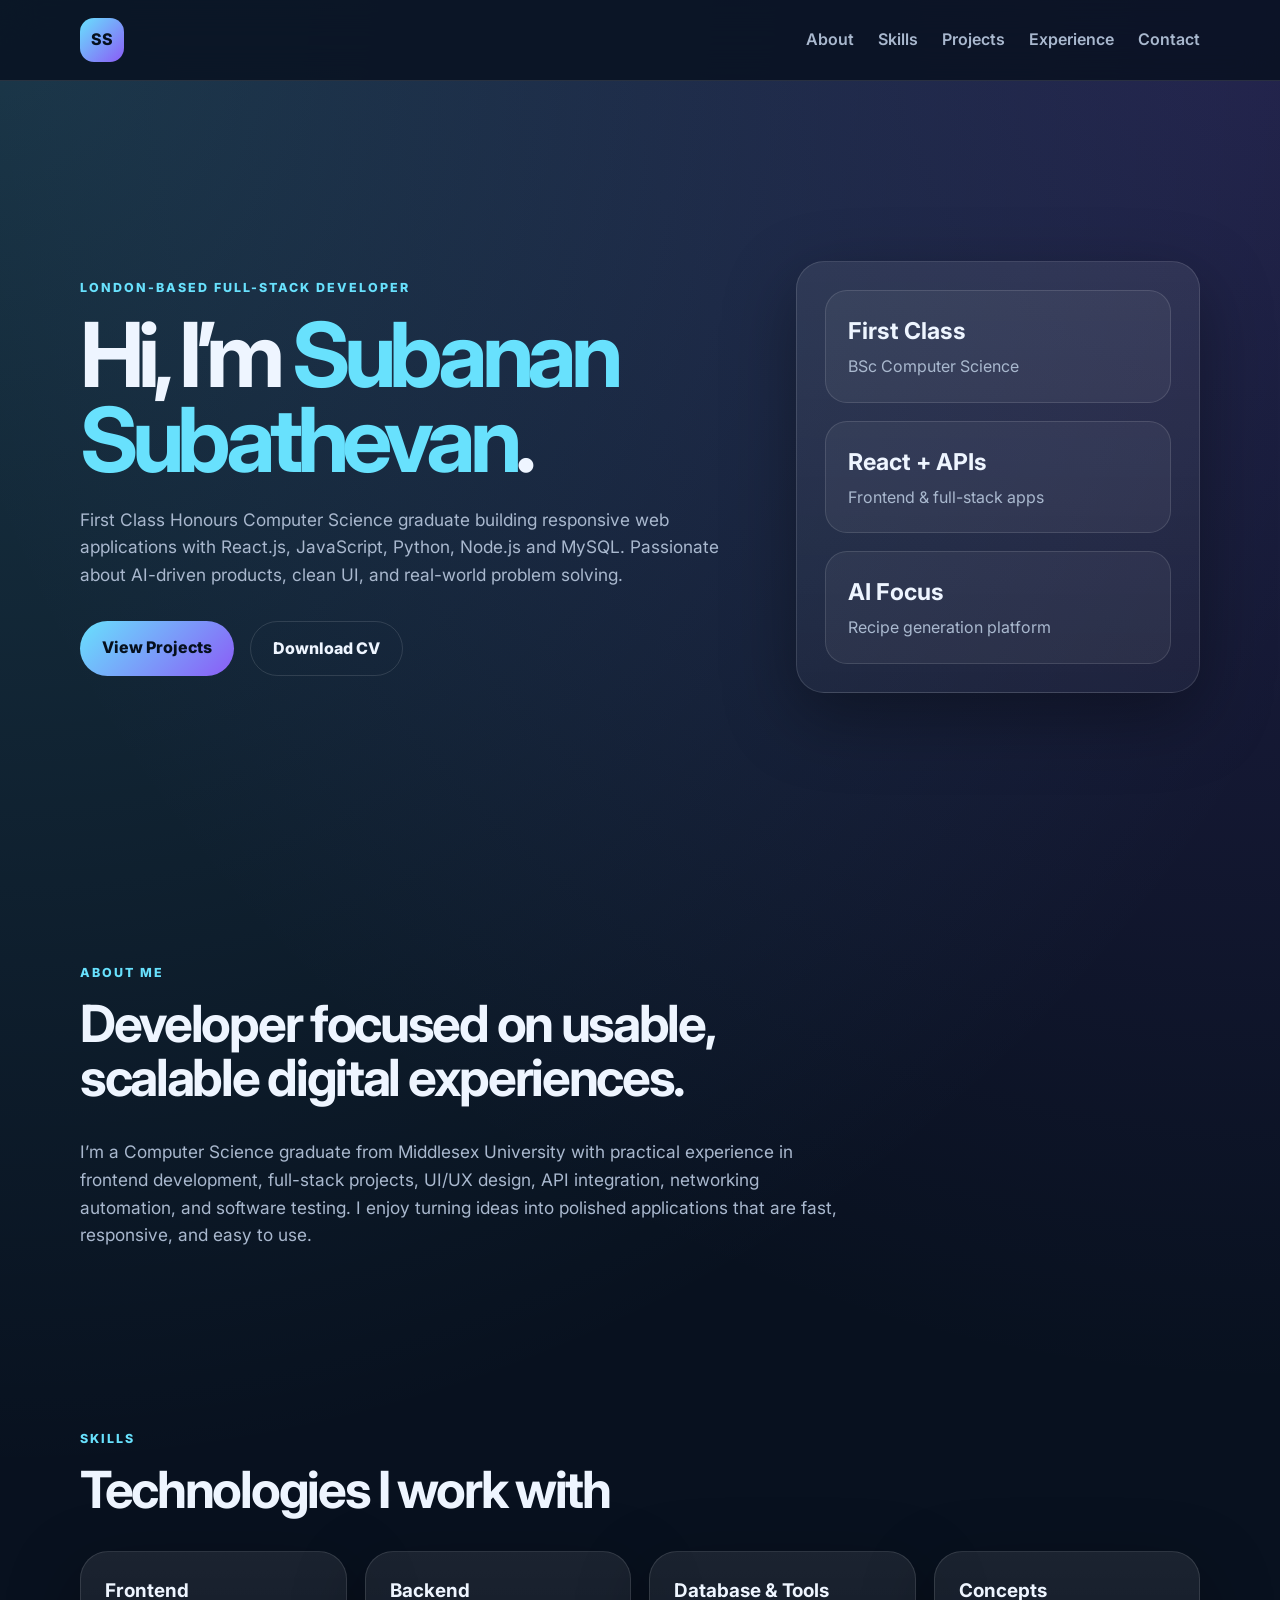
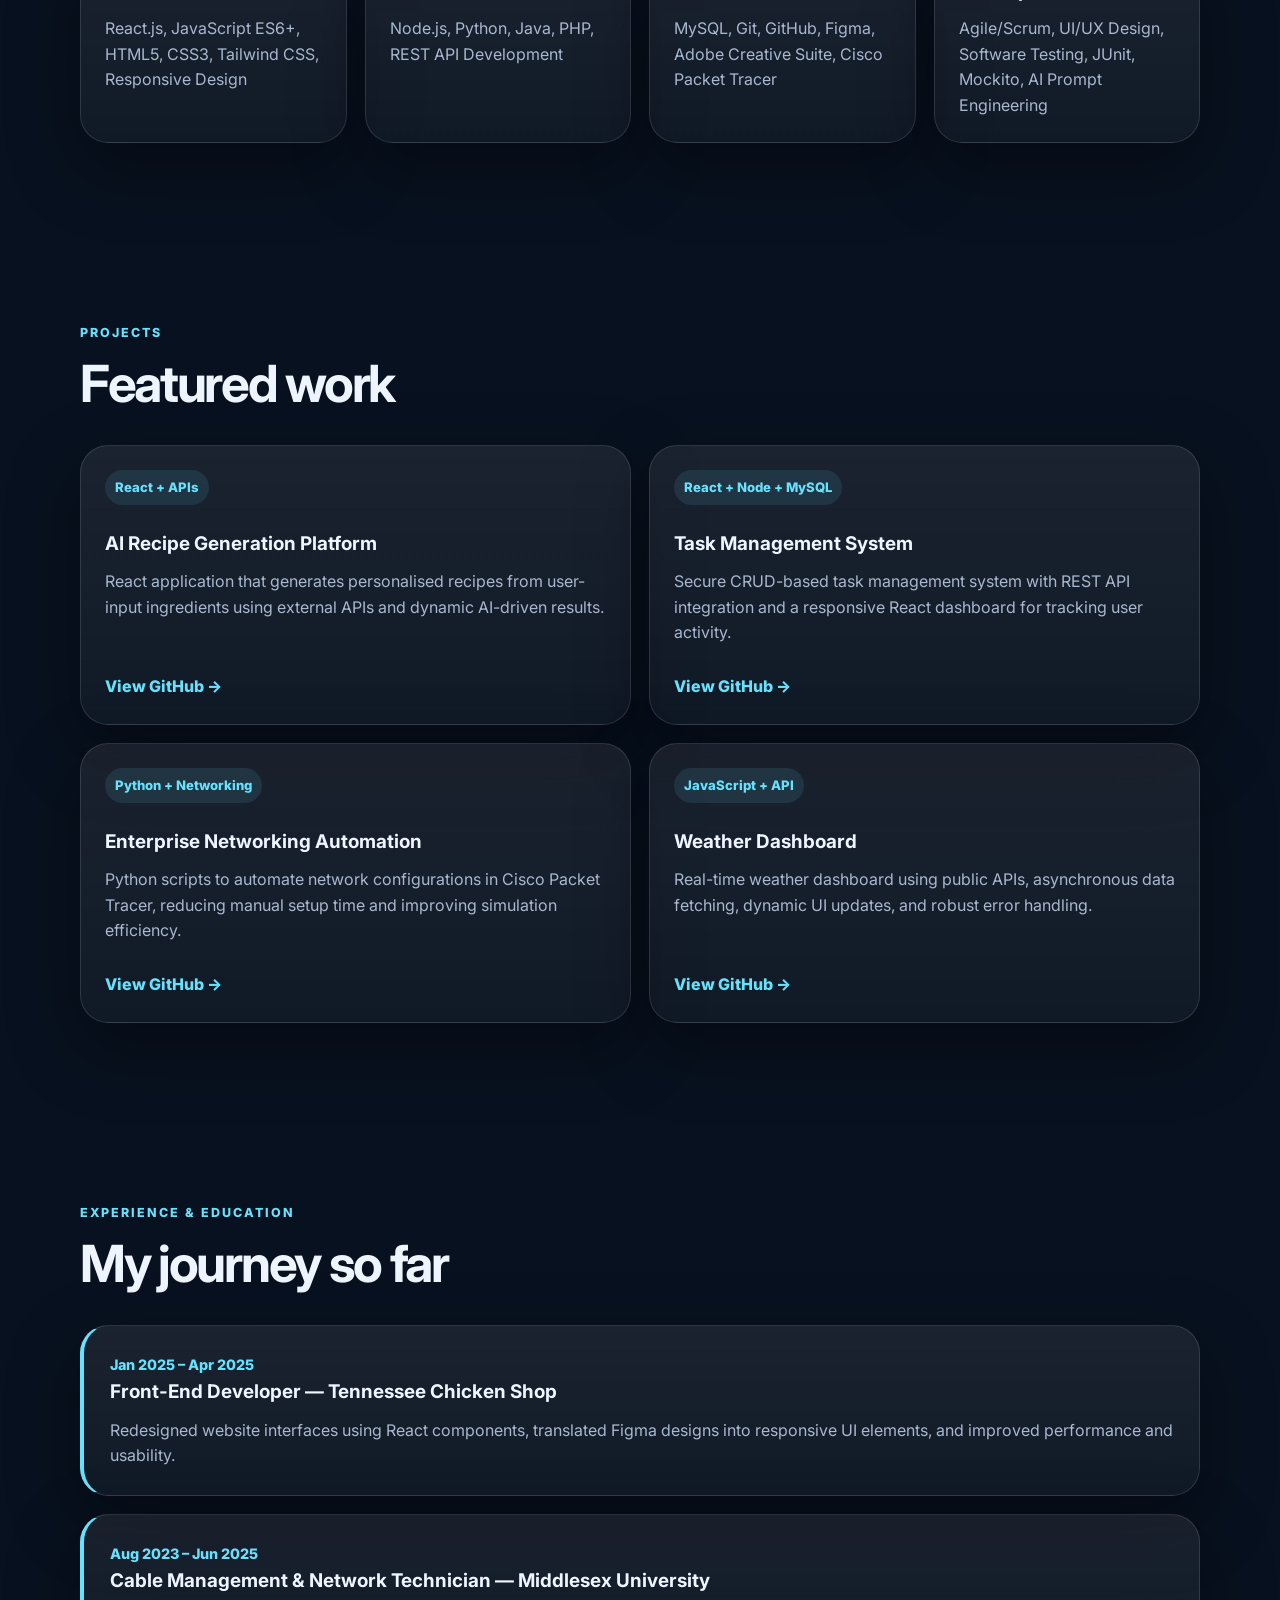
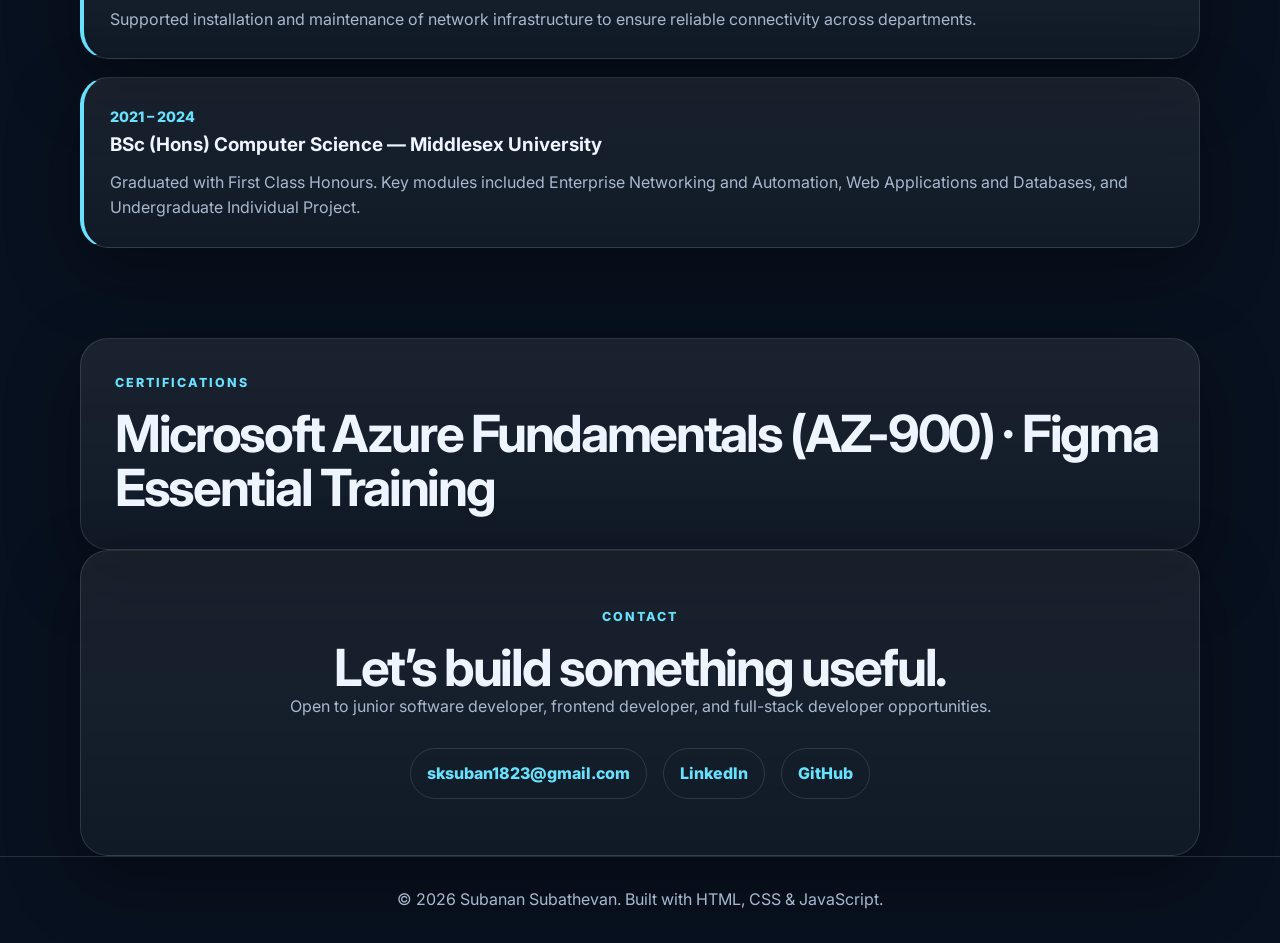
==== index.html @ f31b6dd9 "Add files via upload" ====
<!DOCTYPE html>
<html lang="en">
<head>
  <meta charset="UTF-8" />
  <meta name="viewport" content="width=device-width, initial-scale=1.0" />
  <meta name="description" content="Portfolio of Subanan Subathevan, a First Class Honours Computer Science graduate and full-stack developer based in London." />
  <title>Subanan Subathevan | Full-Stack Developer</title>
  <link rel="preconnect" href="https://fonts.googleapis.com">
  <link rel="preconnect" href="https://fonts.gstatic.com" crossorigin>
  <link href="https://fonts.googleapis.com/css2?family=Inter:wght@400;500;600;700;800&display=swap" rel="stylesheet">
  <link rel="stylesheet" href="styles.css" />
</head>
<body>
  <header class="site-header">
    <nav class="nav container">
      <a class="logo" href="#home">SS</a>
      <button class="nav-toggle" aria-label="Toggle navigation">☰</button>
      <ul class="nav-links">
        <li><a href="#about">About</a></li>
        <li><a href="#skills">Skills</a></li>
        <li><a href="#projects">Projects</a></li>
        <li><a href="#experience">Experience</a></li>
        <li><a href="#contact">Contact</a></li>
      </ul>
    </nav>
  </header>

  <main>
    <section id="home" class="hero container">
      <div class="hero-content">
        <p class="eyebrow">London-based Full-Stack Developer</p>
        <h1>Hi, I’m <span>Subanan Subathevan</span>.</h1>
        <p class="hero-text">First Class Honours Computer Science graduate building responsive web applications with React.js, JavaScript, Python, Node.js and MySQL. Passionate about AI-driven products, clean UI, and real-world problem solving.</p>
        <div class="hero-actions">
          <a href="#projects" class="btn primary">View Projects</a>
          <a href="Subanan_Subathevan_CV.pdf" class="btn secondary" download>Download CV</a>
        </div>
      </div>
      <div class="hero-card" aria-label="Profile highlights">
        <div class="metric"><strong>First Class</strong><span>BSc Computer Science</span></div>
        <div class="metric"><strong>React + APIs</strong><span>Frontend & full-stack apps</span></div>
        <div class="metric"><strong>AI Focus</strong><span>Recipe generation platform</span></div>
      </div>
    </section>

    <section id="about" class="section container">
      <div class="section-heading">
        <p class="eyebrow">About Me</p>
        <h2>Developer focused on usable, scalable digital experiences.</h2>
      </div>
      <p class="wide-text">I’m a Computer Science graduate from Middlesex University with practical experience in frontend development, full-stack projects, UI/UX design, API integration, networking automation, and software testing. I enjoy turning ideas into polished applications that are fast, responsive, and easy to use.</p>
    </section>

    <section id="skills" class="section container">
      <div class="section-heading">
        <p class="eyebrow">Skills</p>
        <h2>Technologies I work with</h2>
      </div>
      <div class="skills-grid">
        <article><h3>Frontend</h3><p>React.js, JavaScript ES6+, HTML5, CSS3, Tailwind CSS, Responsive Design</p></article>
        <article><h3>Backend</h3><p>Node.js, Python, Java, PHP, REST API Development</p></article>
        <article><h3>Database & Tools</h3><p>MySQL, Git, GitHub, Figma, Adobe Creative Suite, Cisco Packet Tracer</p></article>
        <article><h3>Concepts</h3><p>Agile/Scrum, UI/UX Design, Software Testing, JUnit, Mockito, AI Prompt Engineering</p></article>
      </div>
    </section>

    <section id="projects" class="section container">
      <div class="section-heading">
        <p class="eyebrow">Projects</p>
        <h2>Featured work</h2>
      </div>
      <div class="project-grid">
        <article class="project-card">
          <div class="project-top"><span>React + APIs</span></div>
          <h3>AI Recipe Generation Platform</h3>
          <p>React application that generates personalised recipes from user-input ingredients using external APIs and dynamic AI-driven results.</p>
          <a href="https://github.com/subanan18" target="_blank" rel="noopener">View GitHub →</a>
        </article>
        <article class="project-card">
          <div class="project-top"><span>React + Node + MySQL</span></div>
          <h3>Task Management System</h3>
          <p>Secure CRUD-based task management system with REST API integration and a responsive React dashboard for tracking user activity.</p>
          <a href="https://github.com/subanan18" target="_blank" rel="noopener">View GitHub →</a>
        </article>
        <article class="project-card">
          <div class="project-top"><span>Python + Networking</span></div>
          <h3>Enterprise Networking Automation</h3>
          <p>Python scripts to automate network configurations in Cisco Packet Tracer, reducing manual setup time and improving simulation efficiency.</p>
          <a href="https://github.com/subanan18" target="_blank" rel="noopener">View GitHub →</a>
        </article>
        <article class="project-card">
          <div class="project-top"><span>JavaScript + API</span></div>
          <h3>Weather Dashboard</h3>
          <p>Real-time weather dashboard using public APIs, asynchronous data fetching, dynamic UI updates, and robust error handling.</p>
          <a href="https://github.com/subanan18" target="_blank" rel="noopener">View GitHub →</a>
        </article>
      </div>
    </section>

    <section id="experience" class="section container">
      <div class="section-heading">
        <p class="eyebrow">Experience & Education</p>
        <h2>My journey so far</h2>
      </div>
      <div class="timeline">
        <article>
          <span>Jan 2025 – Apr 2025</span>
          <h3>Front-End Developer — Tennessee Chicken Shop</h3>
          <p>Redesigned website interfaces using React components, translated Figma designs into responsive UI elements, and improved performance and usability.</p>
        </article>
        <article>
          <span>Aug 2023 – Jun 2025</span>
          <h3>Cable Management & Network Technician — Middlesex University</h3>
          <p>Supported installation and maintenance of network infrastructure to ensure reliable connectivity across departments.</p>
        </article>
        <article>
          <span>2021 – 2024</span>
          <h3>BSc (Hons) Computer Science — Middlesex University</h3>
          <p>Graduated with First Class Honours. Key modules included Enterprise Networking and Automation, Web Applications and Databases, and Undergraduate Individual Project.</p>
        </article>
      </div>
    </section>

    <section class="section container certifications">
      <div>
        <p class="eyebrow">Certifications</p>
        <h2>Microsoft Azure Fundamentals (AZ-900) · Figma Essential Training</h2>
      </div>
    </section>

    <section id="contact" class="section container contact-card">
      <p class="eyebrow">Contact</p>
      <h2>Let’s build something useful.</h2>
      <p>Open to junior software developer, frontend developer, and full-stack developer opportunities.</p>
      <div class="contact-links">
        <a href="mailto:sksuban1823@gmail.com">sksuban1823@gmail.com</a>
        <a href="https://linkedin.com/in/subanan-subathevan-908" target="_blank" rel="noopener">LinkedIn</a>
        <a href="https://github.com/subanan18" target="_blank" rel="noopener">GitHub</a>
      </div>
    </section>
  </main>

  <footer class="footer">
    <p>© <span id="year"></span> Subanan Subathevan. Built with HTML, CSS & JavaScript.</p>
  </footer>

  <script src="script.js"></script>
</body>
</html>
---- styles.css ----
:root {
  --bg: #08111f;
  --panel: #0f1b2d;
  --text: #eef5ff;
  --muted: #a9b8ce;
  --accent: #68e1fd;
  --accent-2: #8b5cf6;
  --line: rgba(255, 255, 255, 0.12);
  --shadow: 0 24px 70px rgba(0, 0, 0, 0.35);
}

* { box-sizing: border-box; margin: 0; padding: 0; }
html { scroll-behavior: smooth; }
body {
  font-family: Inter, system-ui, -apple-system, BlinkMacSystemFont, "Segoe UI", sans-serif;
  color: var(--text);
  background: radial-gradient(circle at top left, rgba(104, 225, 253, 0.18), transparent 34%),
              radial-gradient(circle at top right, rgba(139, 92, 246, 0.2), transparent 32%),
              var(--bg);
  line-height: 1.6;
}

a { color: inherit; text-decoration: none; }
.container { width: min(1120px, 92%); margin: 0 auto; }

.site-header {
  position: sticky;
  top: 0;
  z-index: 10;
  backdrop-filter: blur(18px);
  background: rgba(8, 17, 31, 0.82);
  border-bottom: 1px solid var(--line);
}
.nav { display: flex; align-items: center; justify-content: space-between; padding: 18px 0; }
.logo {
  display: grid; place-items: center;
  width: 44px; height: 44px;
  border-radius: 14px;
  background: linear-gradient(135deg, var(--accent), var(--accent-2));
  color: #06101d;
  font-weight: 800;
}
.nav-links { display: flex; gap: 24px; list-style: none; color: var(--muted); font-weight: 600; }
.nav-links a:hover { color: var(--accent); }
.nav-toggle { display: none; background: none; border: 0; color: var(--text); font-size: 28px; }

.hero { min-height: 88vh; display: grid; grid-template-columns: 1.25fr 0.75fr; gap: 42px; align-items: center; }
.eyebrow { color: var(--accent); text-transform: uppercase; letter-spacing: 0.16em; font-size: 0.78rem; font-weight: 800; margin-bottom: 14px; }
h1 { font-size: clamp(3rem, 7vw, 6.4rem); line-height: 0.95; letter-spacing: -0.07em; margin-bottom: 24px; }
h1 span, h2 span { color: var(--accent); }
.hero-text, .wide-text { color: var(--muted); font-size: 1.08rem; max-width: 760px; }
.hero-actions { margin-top: 32px; display: flex; gap: 16px; flex-wrap: wrap; }
.btn { padding: 14px 22px; border-radius: 999px; font-weight: 800; border: 1px solid var(--line); transition: transform 0.2s ease, border 0.2s ease; }
.btn:hover { transform: translateY(-3px); }
.btn.primary { background: linear-gradient(135deg, var(--accent), var(--accent-2)); color: #06101d; border: none; }
.btn.secondary { color: var(--text); }

.hero-card, .skills-grid article, .project-card, .timeline article, .contact-card, .certifications {
  background: linear-gradient(180deg, rgba(255,255,255,0.08), rgba(255,255,255,0.035));
  border: 1px solid var(--line);
  box-shadow: var(--shadow);
  border-radius: 28px;
}
.hero-card { padding: 28px; display: grid; gap: 18px; }
.metric { padding: 22px; border-radius: 22px; background: rgba(255,255,255,0.05); border: 1px solid var(--line); }
.metric strong { display: block; font-size: 1.45rem; margin-bottom: 4px; }
.metric span { color: var(--muted); }

.section { padding: 90px 0; }
.section-heading { max-width: 750px; margin-bottom: 34px; }
h2 { font-size: clamp(2rem, 4vw, 3.6rem); line-height: 1.05; letter-spacing: -0.045em; }
.skills-grid, .project-grid { display: grid; grid-template-columns: repeat(4, 1fr); gap: 18px; }
.skills-grid article, .project-card { padding: 24px; }
h3 { font-size: 1.18rem; margin-bottom: 10px; }
p { color: var(--muted); }
.project-grid { grid-template-columns: repeat(2, 1fr); }
.project-card { min-height: 280px; display: flex; flex-direction: column; }
.project-top span { display: inline-flex; color: var(--accent); background: rgba(104,225,253,0.1); padding: 7px 10px; border-radius: 999px; font-size: 0.82rem; font-weight: 800; margin-bottom: 24px; }
.project-card a { color: var(--accent); font-weight: 800; margin-top: auto; padding-top: 22px; }

.timeline { display: grid; gap: 18px; }
.timeline article { padding: 26px; border-left: 4px solid var(--accent); }
.timeline span { color: var(--accent); font-weight: 800; font-size: 0.9rem; }
.certifications { padding: 34px; }
.contact-card { text-align: center; padding: 56px 24px; }
.contact-links { display: flex; justify-content: center; gap: 16px; flex-wrap: wrap; margin-top: 28px; }
.contact-links a { color: var(--accent); font-weight: 800; border: 1px solid var(--line); padding: 12px 16px; border-radius: 999px; }
.footer { text-align: center; padding: 30px; border-top: 1px solid var(--line); }

@media (max-width: 850px) {
  .nav-toggle { display: block; }
  .nav-links { display: none; position: absolute; top: 80px; left: 4%; right: 4%; padding: 20px; border-radius: 20px; background: var(--panel); flex-direction: column; border: 1px solid var(--line); }
  .nav-links.active { display: flex; }
  .hero { grid-template-columns: 1fr; padding: 72px 0; }
  .skills-grid, .project-grid { grid-template-columns: 1fr; }
}
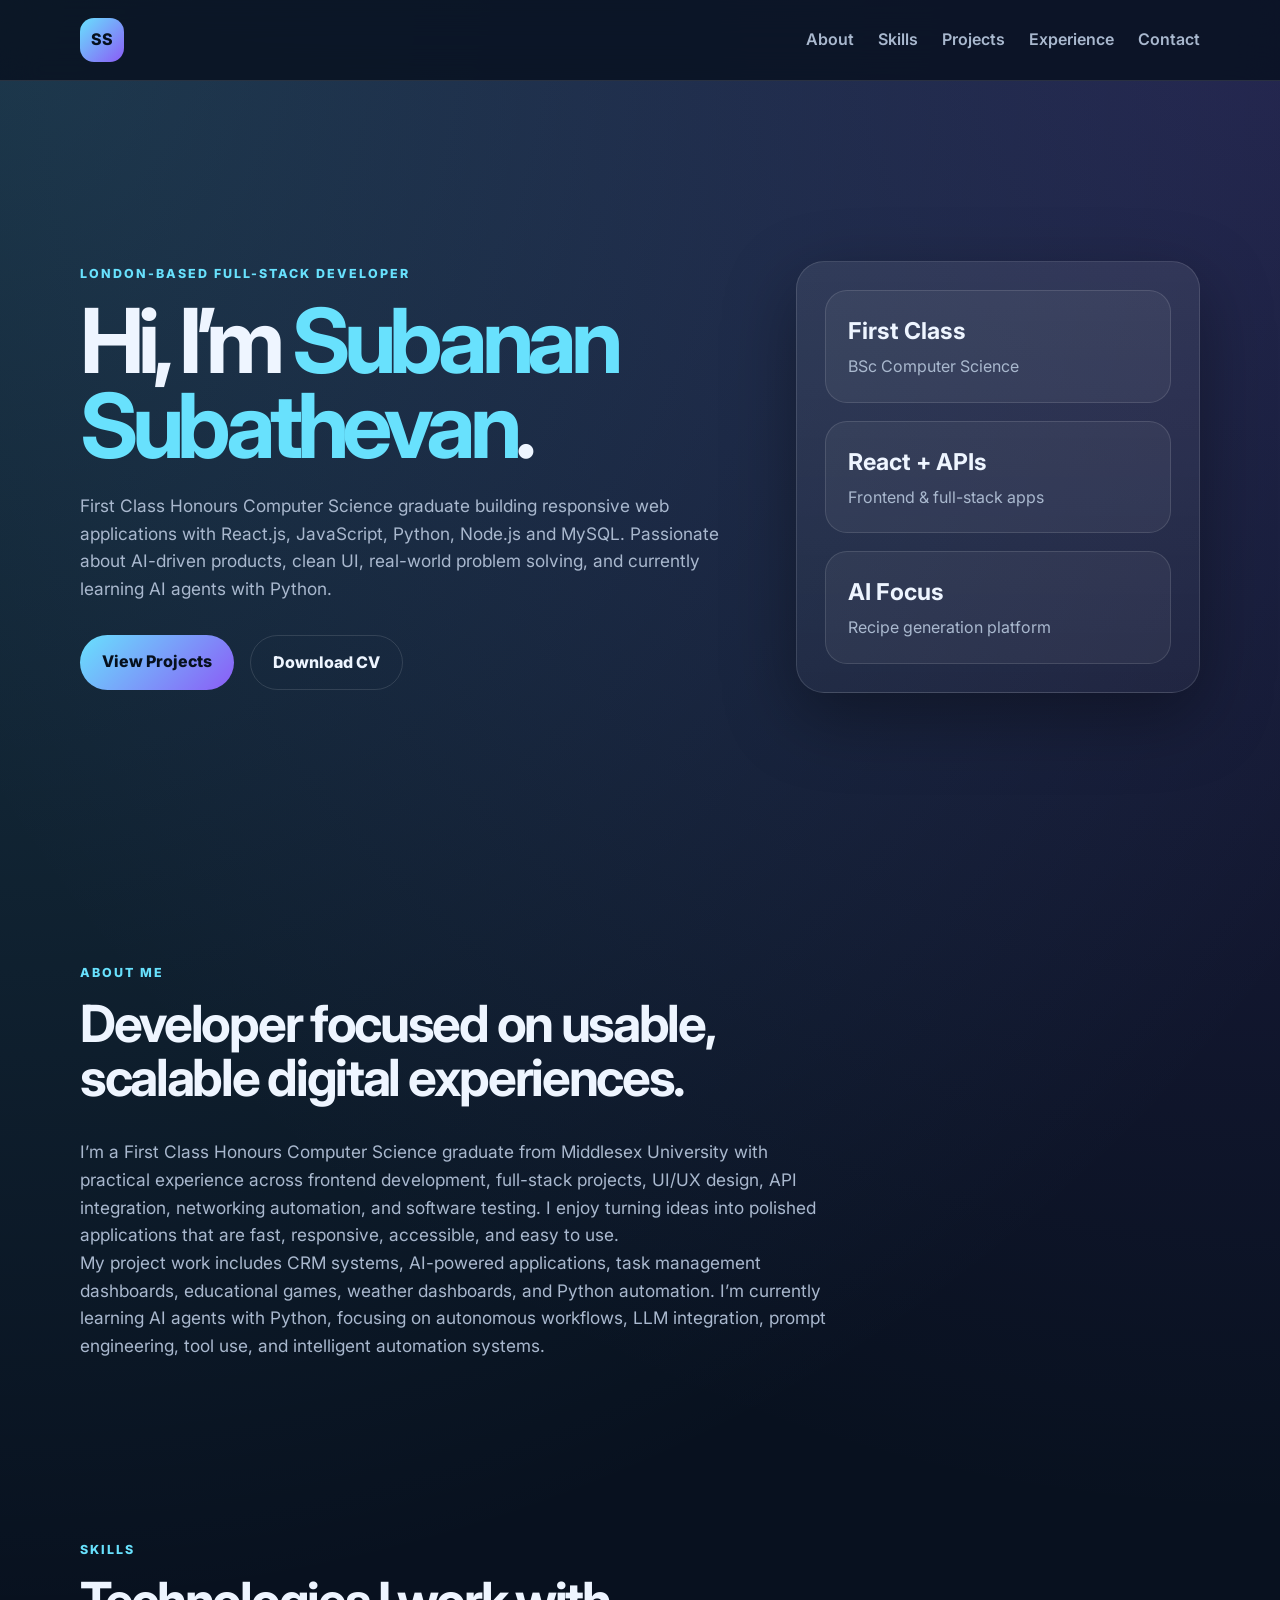
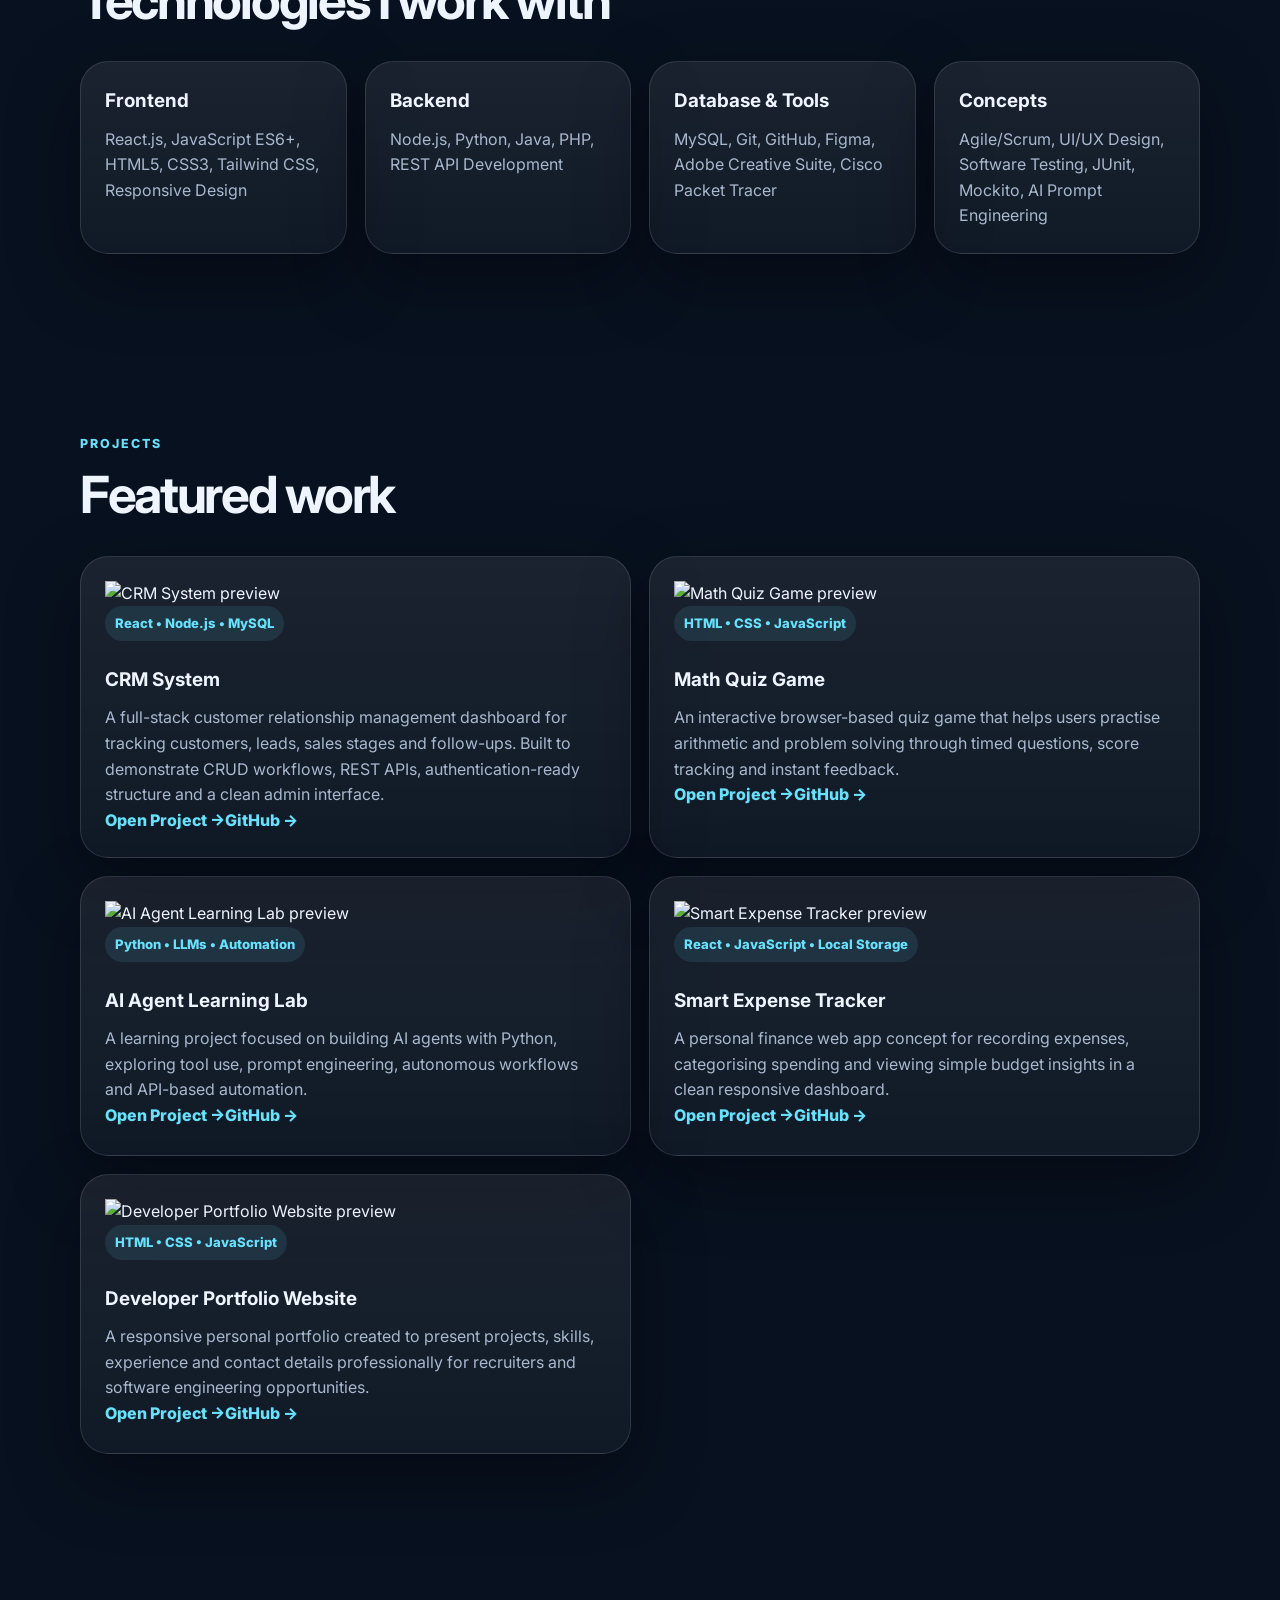
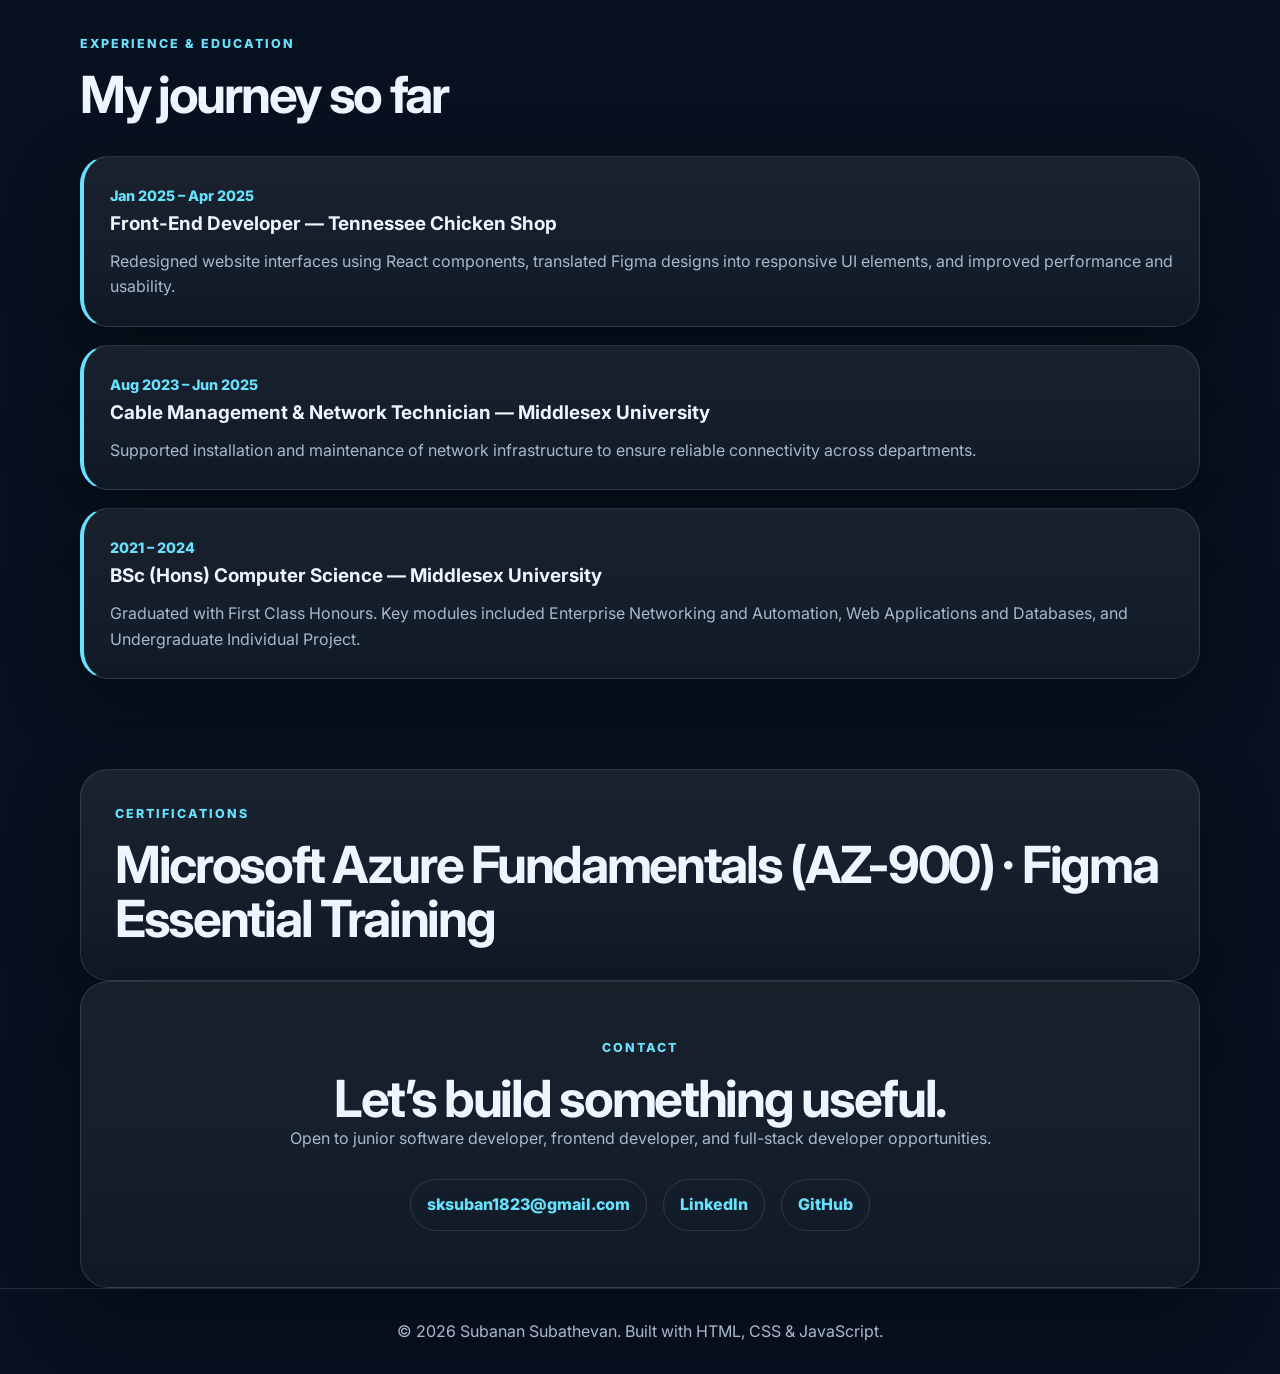
==== commit 6358f853: "Update index.html" ====
--- a/index.html
+++ b/index.html
@@ -30,7 +30,7 @@
       <div class="hero-content">
         <p class="eyebrow">London-based Full-Stack Developer</p>
         <h1>Hi, I’m <span>Subanan Subathevan</span>.</h1>
-        <p class="hero-text">First Class Honours Computer Science graduate building responsive web applications with React.js, JavaScript, Python, Node.js and MySQL. Passionate about AI-driven products, clean UI, and real-world problem solving.</p>
+        <p class="hero-text">First Class Honours Computer Science graduate building responsive web applications with React.js, JavaScript, Python, Node.js and MySQL. Passionate about AI-driven products, clean UI, real-world problem solving, and currently learning AI agents with Python.</p>
         <div class="hero-actions">
           <a href="#projects" class="btn primary">View Projects</a>
           <a href="Subanan_Subathevan_CV.pdf" class="btn secondary" download>Download CV</a>
@@ -48,7 +48,7 @@
         <p class="eyebrow">About Me</p>
         <h2>Developer focused on usable, scalable digital experiences.</h2>
       </div>
-      <p class="wide-text">I’m a Computer Science graduate from Middlesex University with practical experience in frontend development, full-stack projects, UI/UX design, API integration, networking automation, and software testing. I enjoy turning ideas into polished applications that are fast, responsive, and easy to use.</p>
+      <p class="wide-text">I’m a First Class Honours Computer Science graduate from Middlesex University with practical experience across frontend development, full-stack projects, UI/UX design, API integration, networking automation, and software testing. I enjoy turning ideas into polished applications that are fast, responsive, accessible, and easy to use.</p><p class="wide-text">My project work includes CRM systems, AI-powered applications, task management dashboards, educational games, weather dashboards, and Python automation. I’m currently learning AI agents with Python, focusing on autonomous workflows, LLM integration, prompt engineering, tool use, and intelligent automation systems.</p>
     </section>
 
     <section id="skills" class="section container">
@@ -71,28 +71,39 @@
       </div>
       <div class="project-grid">
         <article class="project-card">
-          <div class="project-top"><span>React + APIs</span></div>
-          <h3>AI Recipe Generation Platform</h3>
-          <p>React application that generates personalised recipes from user-input ingredients using external APIs and dynamic AI-driven results.</p>
-          <a href="https://github.com/subanan18" target="_blank" rel="noopener">View GitHub →</a>
+          <img class="project-image" src="images/crm.svg" alt="CRM System preview">
+          <div class="project-top"><span>React • Node.js • MySQL</span></div>
+          <h3>CRM System</h3>
+          <p>A full-stack customer relationship management dashboard for tracking customers, leads, sales stages and follow-ups. Built to demonstrate CRUD workflows, REST APIs, authentication-ready structure and a clean admin interface.</p>
+          <div class="project-links"><a href="projects/crm-system.html">Open Project →</a><a href="https://github.com/subanan18" target="_blank" rel="noopener">GitHub →</a></div>
         </article>
         <article class="project-card">
-          <div class="project-top"><span>React + Node + MySQL</span></div>
-          <h3>Task Management System</h3>
-          <p>Secure CRUD-based task management system with REST API integration and a responsive React dashboard for tracking user activity.</p>
-          <a href="https://github.com/subanan18" target="_blank" rel="noopener">View GitHub →</a>
+          <img class="project-image" src="images/mathquiz.svg" alt="Math Quiz Game preview">
+          <div class="project-top"><span>HTML • CSS • JavaScript</span></div>
+          <h3>Math Quiz Game</h3>
+          <p>An interactive browser-based quiz game that helps users practise arithmetic and problem solving through timed questions, score tracking and instant feedback.</p>
+          <div class="project-links"><a href="projects/math-quiz-game.html">Open Project →</a><a href="https://github.com/subanan18" target="_blank" rel="noopener">GitHub →</a></div>
         </article>
         <article class="project-card">
-          <div class="project-top"><span>Python + Networking</span></div>
-          <h3>Enterprise Networking Automation</h3>
-          <p>Python scripts to automate network configurations in Cisco Packet Tracer, reducing manual setup time and improving simulation efficiency.</p>
-          <a href="https://github.com/subanan18" target="_blank" rel="noopener">View GitHub →</a>
+          <img class="project-image" src="images/aiagent.svg" alt="AI Agent Learning Lab preview">
+          <div class="project-top"><span>Python • LLMs • Automation</span></div>
+          <h3>AI Agent Learning Lab</h3>
+          <p>A learning project focused on building AI agents with Python, exploring tool use, prompt engineering, autonomous workflows and API-based automation.</p>
+          <div class="project-links"><a href="projects/ai-agent-learning-lab.html">Open Project →</a><a href="https://github.com/subanan18" target="_blank" rel="noopener">GitHub →</a></div>
         </article>
         <article class="project-card">
-          <div class="project-top"><span>JavaScript + API</span></div>
-          <h3>Weather Dashboard</h3>
-          <p>Real-time weather dashboard using public APIs, asynchronous data fetching, dynamic UI updates, and robust error handling.</p>
-          <a href="https://github.com/subanan18" target="_blank" rel="noopener">View GitHub →</a>
+          <img class="project-image" src="images/expense.svg" alt="Smart Expense Tracker preview">
+          <div class="project-top"><span>React • JavaScript • Local Storage</span></div>
+          <h3>Smart Expense Tracker</h3>
+          <p>A personal finance web app concept for recording expenses, categorising spending and viewing simple budget insights in a clean responsive dashboard.</p>
+          <div class="project-links"><a href="projects/expense-tracker.html">Open Project →</a><a href="https://github.com/subanan18" target="_blank" rel="noopener">GitHub →</a></div>
+        </article>
+        <article class="project-card">
+          <img class="project-image" src="images/portfolio.svg" alt="Developer Portfolio Website preview">
+          <div class="project-top"><span>HTML • CSS • JavaScript</span></div>
+          <h3>Developer Portfolio Website</h3>
+          <p>A responsive personal portfolio created to present projects, skills, experience and contact details professionally for recruiters and software engineering opportunities.</p>
+          <div class="project-links"><a href="projects/portfolio-website.html">Open Project →</a><a href="https://github.com/subanan18" target="_blank" rel="noopener">GitHub →</a></div>
         </article>
       </div>
     </section>
@@ -147,3 +158,4 @@
   <script src="script.js"></script>
 </body>
 </html>
+
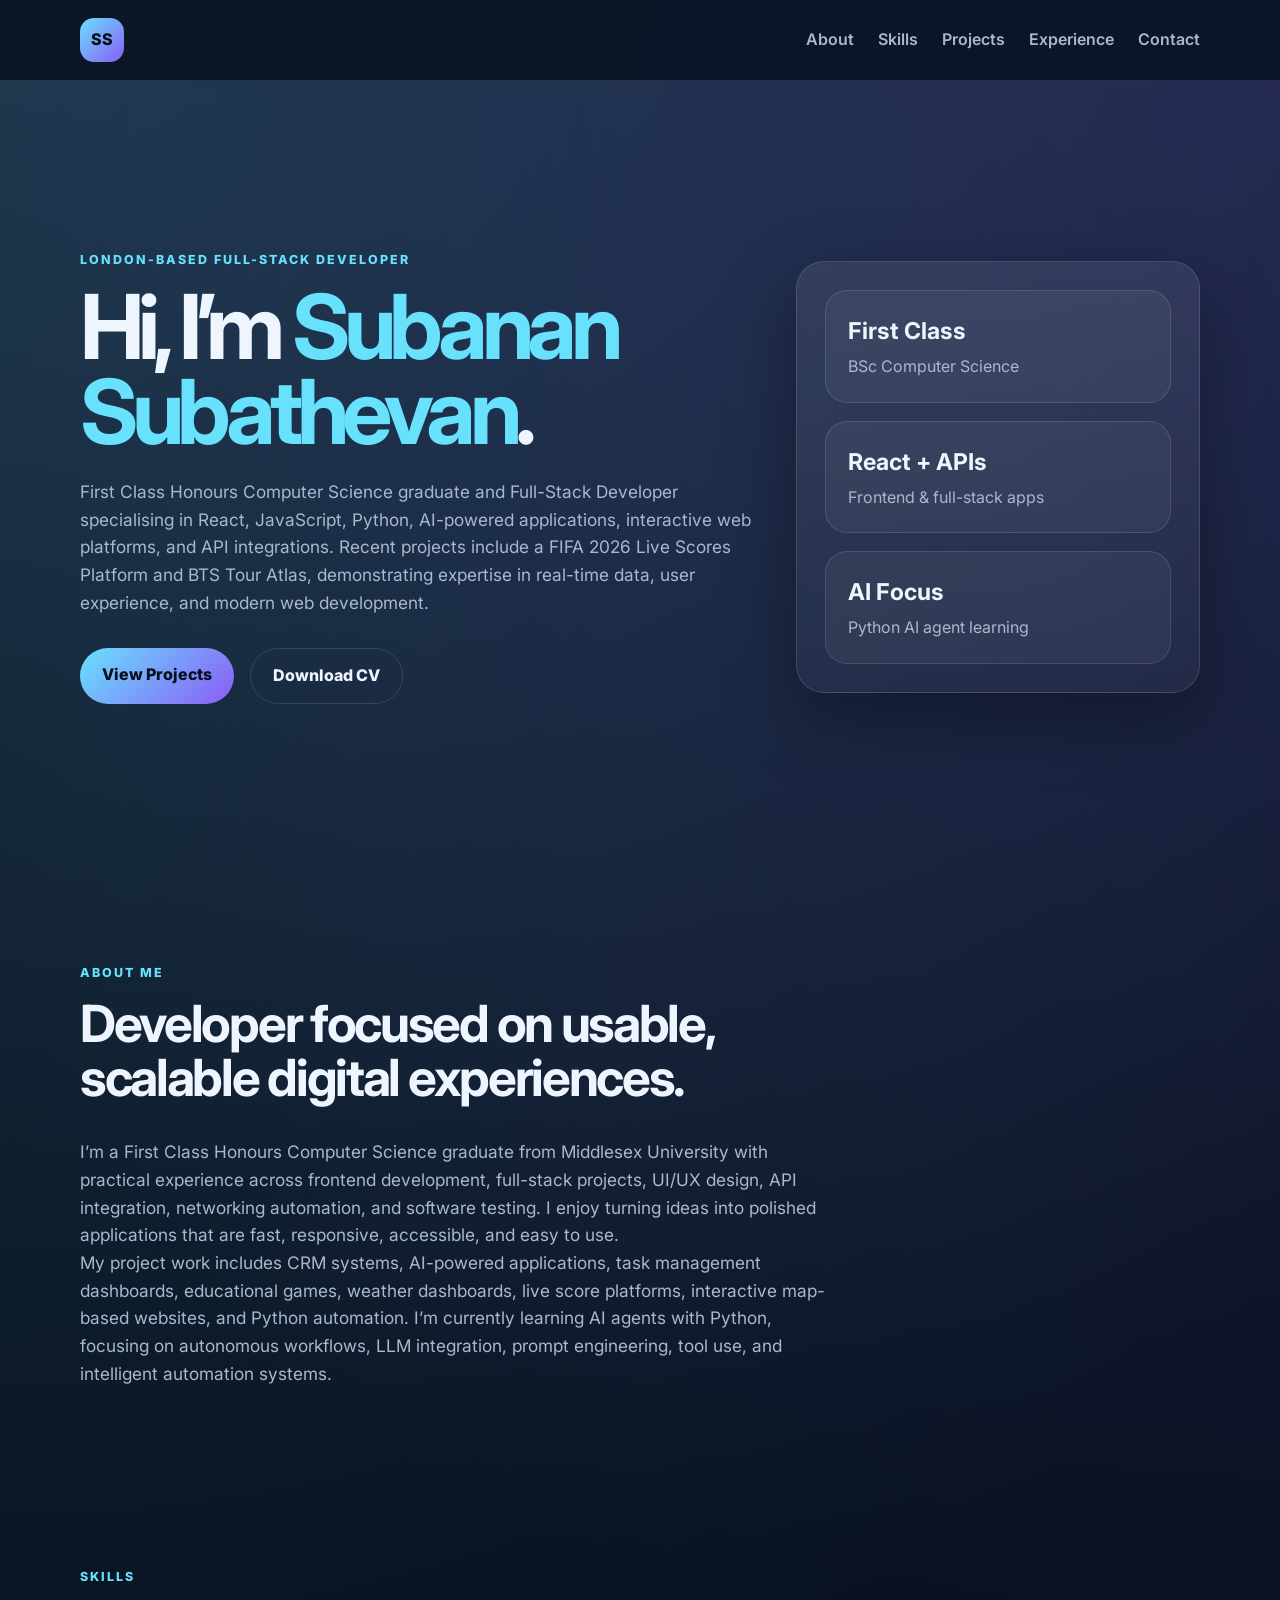
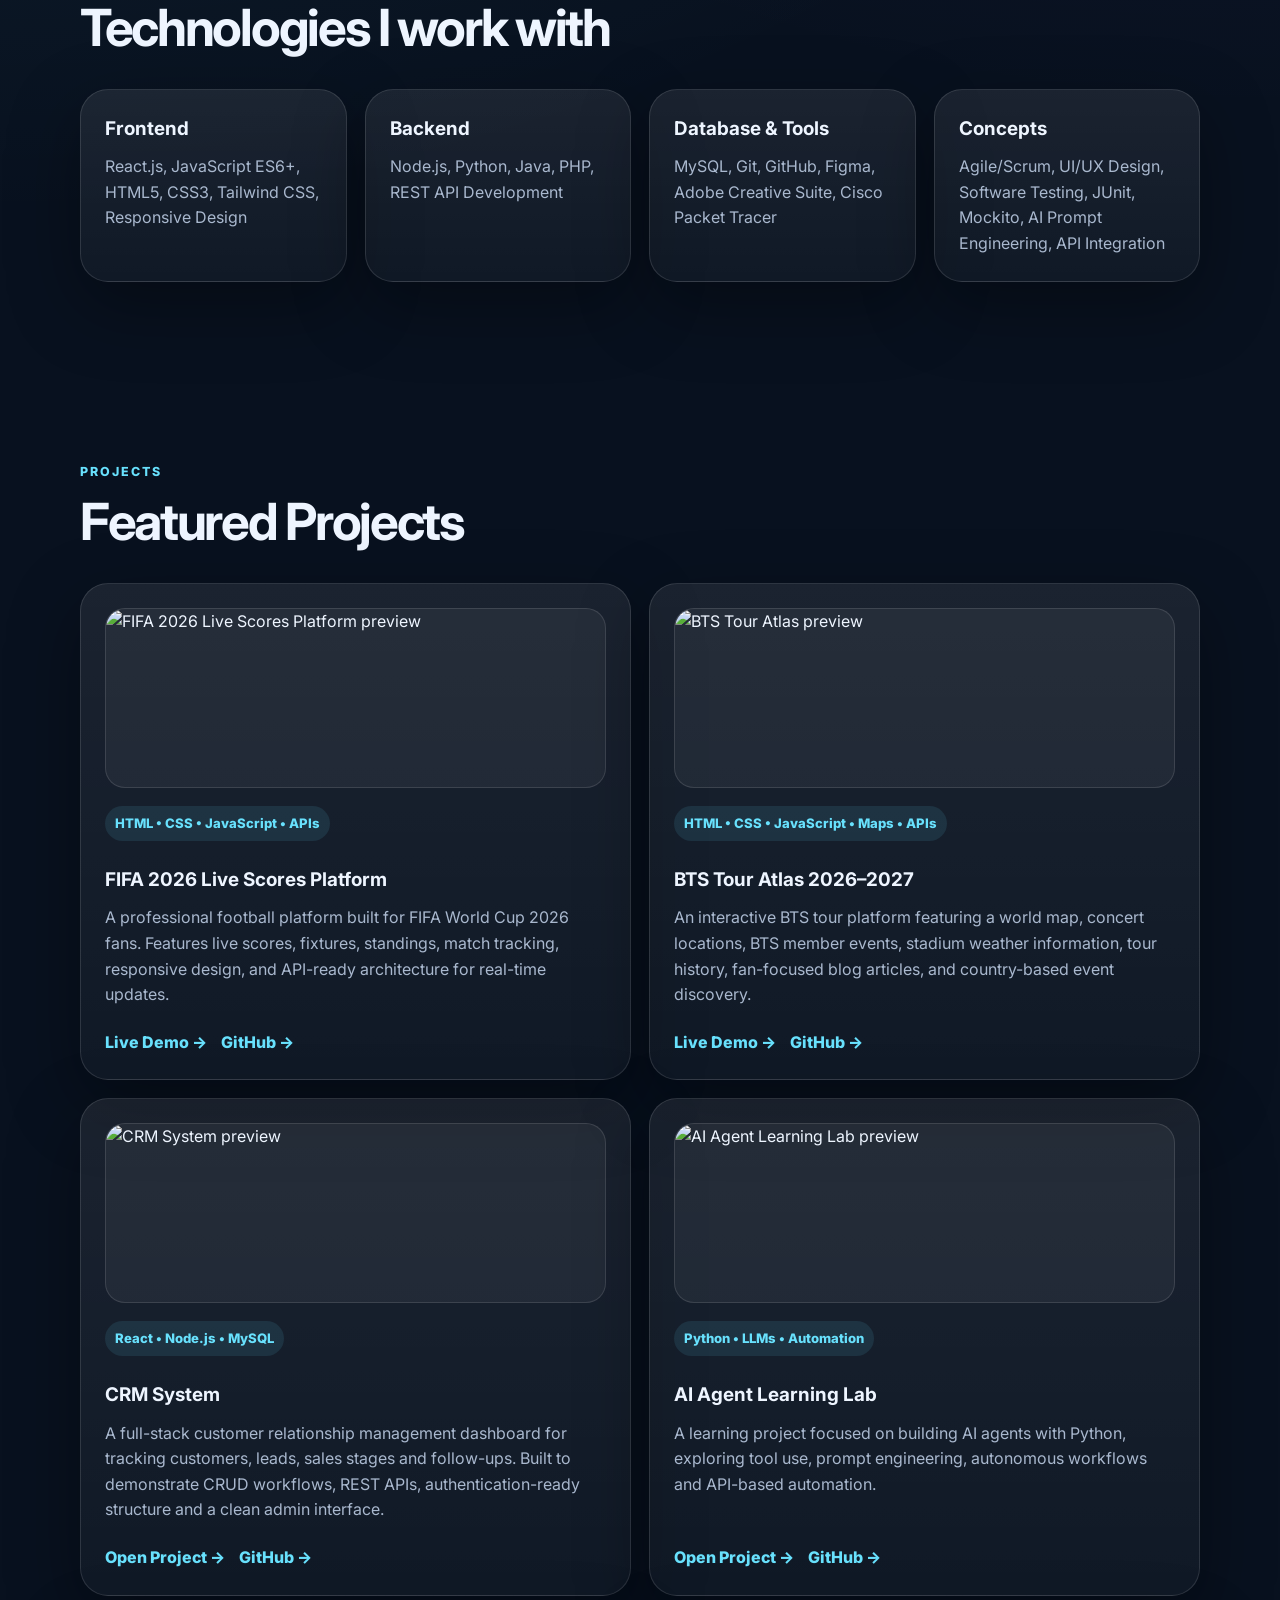
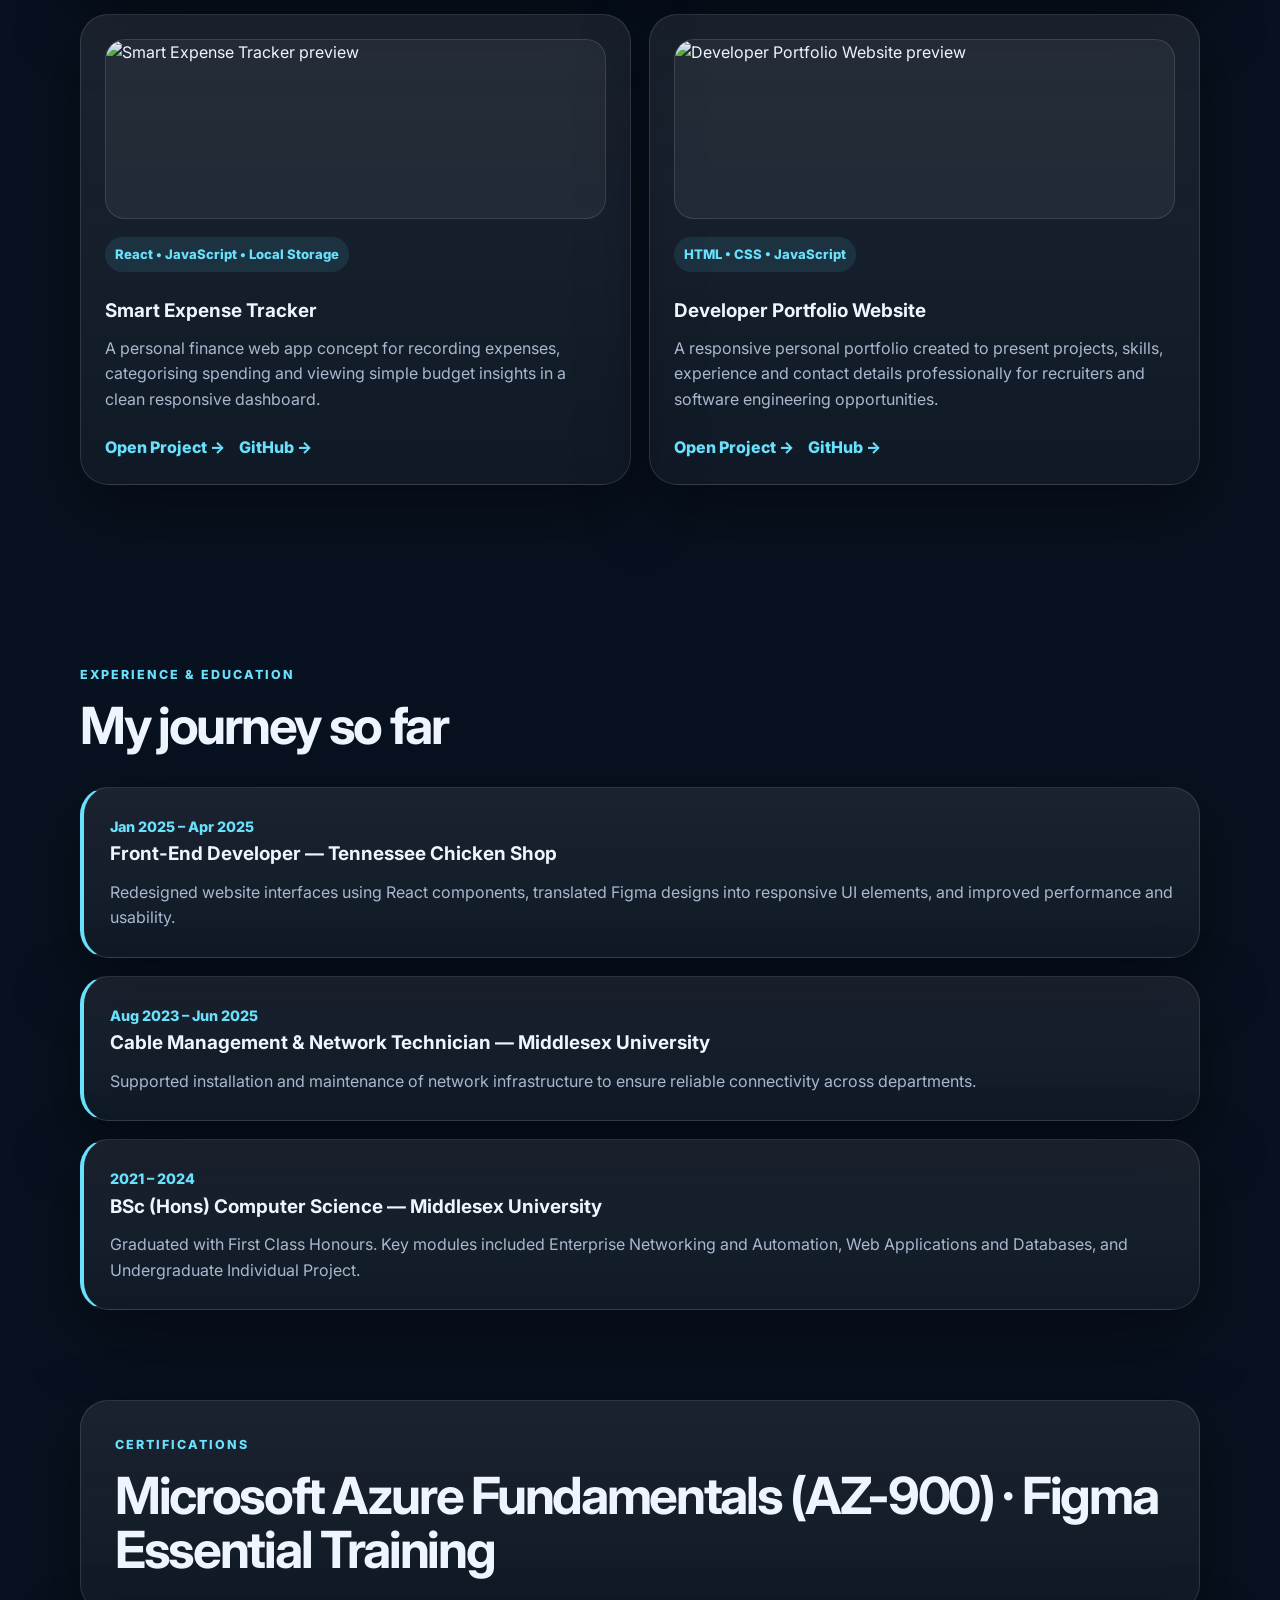
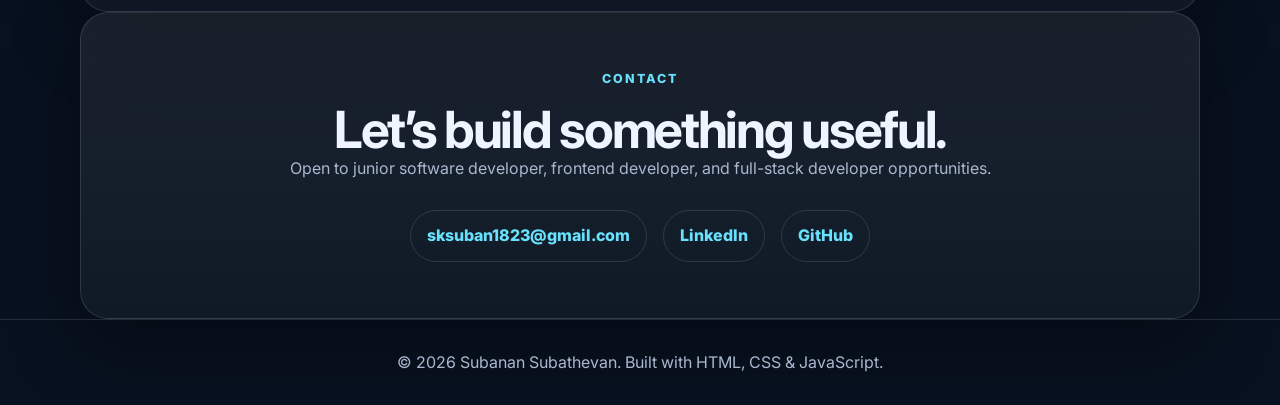
==== commit 3ceffc7e: "Update index.html" ====
--- a/index.html
+++ b/index.html
@@ -5,16 +5,21 @@
   <meta name="viewport" content="width=device-width, initial-scale=1.0" />
   <meta name="description" content="Portfolio of Subanan Subathevan, a First Class Honours Computer Science graduate and full-stack developer based in London." />
   <title>Subanan Subathevan | Full-Stack Developer</title>
+
   <link rel="preconnect" href="https://fonts.googleapis.com">
   <link rel="preconnect" href="https://fonts.gstatic.com" crossorigin>
   <link href="https://fonts.googleapis.com/css2?family=Inter:wght@400;500;600;700;800&display=swap" rel="stylesheet">
+
   <link rel="stylesheet" href="styles.css" />
 </head>
+
 <body>
   <header class="site-header">
     <nav class="nav container">
       <a class="logo" href="#home">SS</a>
+
       <button class="nav-toggle" aria-label="Toggle navigation">☰</button>
+
       <ul class="nav-links">
         <li><a href="#about">About</a></li>
         <li><a href="#skills">Skills</a></li>
@@ -29,17 +34,38 @@
     <section id="home" class="hero container">
       <div class="hero-content">
         <p class="eyebrow">London-based Full-Stack Developer</p>
+
         <h1>Hi, I’m <span>Subanan Subathevan</span>.</h1>
-        <p class="hero-text">First Class Honours Computer Science graduate building responsive web applications with React.js, JavaScript, Python, Node.js and MySQL. Passionate about AI-driven products, clean UI, real-world problem solving, and currently learning AI agents with Python.</p>
+
+        <p class="hero-text">
+          First Class Honours Computer Science graduate and Full-Stack Developer
+          specialising in React, JavaScript, Python, AI-powered applications,
+          interactive web platforms, and API integrations. Recent projects include
+          a FIFA 2026 Live Scores Platform and BTS Tour Atlas, demonstrating
+          expertise in real-time data, user experience, and modern web development.
+        </p>
+
         <div class="hero-actions">
           <a href="#projects" class="btn primary">View Projects</a>
           <a href="Subanan_Subathevan_CV.pdf" class="btn secondary" download>Download CV</a>
         </div>
       </div>
+
       <div class="hero-card" aria-label="Profile highlights">
-        <div class="metric"><strong>First Class</strong><span>BSc Computer Science</span></div>
-        <div class="metric"><strong>React + APIs</strong><span>Frontend & full-stack apps</span></div>
-        <div class="metric"><strong>AI Focus</strong><span>Recipe generation platform</span></div>
+        <div class="metric">
+          <strong>First Class</strong>
+          <span>BSc Computer Science</span>
+        </div>
+
+        <div class="metric">
+          <strong>React + APIs</strong>
+          <span>Frontend & full-stack apps</span>
+        </div>
+
+        <div class="metric">
+          <strong>AI Focus</strong>
+          <span>Python AI agent learning</span>
+        </div>
       </div>
     </section>
 
@@ -48,7 +74,22 @@
         <p class="eyebrow">About Me</p>
         <h2>Developer focused on usable, scalable digital experiences.</h2>
       </div>
-      <p class="wide-text">I’m a First Class Honours Computer Science graduate from Middlesex University with practical experience across frontend development, full-stack projects, UI/UX design, API integration, networking automation, and software testing. I enjoy turning ideas into polished applications that are fast, responsive, accessible, and easy to use.</p><p class="wide-text">My project work includes CRM systems, AI-powered applications, task management dashboards, educational games, weather dashboards, and Python automation. I’m currently learning AI agents with Python, focusing on autonomous workflows, LLM integration, prompt engineering, tool use, and intelligent automation systems.</p>
+
+      <p class="wide-text">
+        I’m a First Class Honours Computer Science graduate from Middlesex University
+        with practical experience across frontend development, full-stack projects,
+        UI/UX design, API integration, networking automation, and software testing.
+        I enjoy turning ideas into polished applications that are fast, responsive,
+        accessible, and easy to use.
+      </p>
+
+      <p class="wide-text">
+        My project work includes CRM systems, AI-powered applications, task management
+        dashboards, educational games, weather dashboards, live score platforms,
+        interactive map-based websites, and Python automation. I’m currently learning
+        AI agents with Python, focusing on autonomous workflows, LLM integration,
+        prompt engineering, tool use, and intelligent automation systems.
+      </p>
     </section>
 
     <section id="skills" class="section container">
@@ -56,54 +97,159 @@
         <p class="eyebrow">Skills</p>
         <h2>Technologies I work with</h2>
       </div>
+
       <div class="skills-grid">
-        <article><h3>Frontend</h3><p>React.js, JavaScript ES6+, HTML5, CSS3, Tailwind CSS, Responsive Design</p></article>
-        <article><h3>Backend</h3><p>Node.js, Python, Java, PHP, REST API Development</p></article>
-        <article><h3>Database & Tools</h3><p>MySQL, Git, GitHub, Figma, Adobe Creative Suite, Cisco Packet Tracer</p></article>
-        <article><h3>Concepts</h3><p>Agile/Scrum, UI/UX Design, Software Testing, JUnit, Mockito, AI Prompt Engineering</p></article>
+        <article>
+          <h3>Frontend</h3>
+          <p>React.js, JavaScript ES6+, HTML5, CSS3, Tailwind CSS, Responsive Design</p>
+        </article>
+
+        <article>
+          <h3>Backend</h3>
+          <p>Node.js, Python, Java, PHP, REST API Development</p>
+        </article>
+
+        <article>
+          <h3>Database & Tools</h3>
+          <p>MySQL, Git, GitHub, Figma, Adobe Creative Suite, Cisco Packet Tracer</p>
+        </article>
+
+        <article>
+          <h3>Concepts</h3>
+          <p>Agile/Scrum, UI/UX Design, Software Testing, JUnit, Mockito, AI Prompt Engineering, API Integration</p>
+        </article>
       </div>
     </section>
 
     <section id="projects" class="section container">
       <div class="section-heading">
         <p class="eyebrow">Projects</p>
-        <h2>Featured work</h2>
-      </div>
+        <h2>Featured Projects</h2>
+      </div>
+
       <div class="project-grid">
         <article class="project-card">
+          <img class="project-image" src="images/fifa2026.jpg" alt="FIFA 2026 Live Scores Platform preview">
+
+          <div class="project-top">
+            <span>HTML • CSS • JavaScript • APIs</span>
+          </div>
+
+          <h3>FIFA 2026 Live Scores Platform</h3>
+
+          <p>
+            A professional football platform built for FIFA World Cup 2026 fans.
+            Features live scores, fixtures, standings, match tracking, responsive
+            design, and API-ready architecture for real-time updates.
+          </p>
+
+          <div class="project-links">
+            <a href="projects/fifa-live-scores.html">Live Demo →</a>
+            <a href="https://github.com/subanan18/fifa-2026-live-scores" target="_blank" rel="noopener">GitHub →</a>
+          </div>
+        </article>
+
+        <article class="project-card">
+          <img class="project-image" src="images/bts-tour.jpg" alt="BTS Tour Atlas preview">
+
+          <div class="project-top">
+            <span>HTML • CSS • JavaScript • Maps • APIs</span>
+          </div>
+
+          <h3>BTS Tour Atlas 2026–2027</h3>
+
+          <p>
+            An interactive BTS tour platform featuring a world map, concert
+            locations, BTS member events, stadium weather information, tour history,
+            fan-focused blog articles, and country-based event discovery.
+          </p>
+
+          <div class="project-links">
+            <a href="projects/bts-tour-atlas.html">Live Demo →</a>
+            <a href="https://github.com/subanan18/bts-tour-atlas-2026" target="_blank" rel="noopener">GitHub →</a>
+          </div>
+        </article>
+
+        <article class="project-card">
           <img class="project-image" src="images/crm.svg" alt="CRM System preview">
-          <div class="project-top"><span>React • Node.js • MySQL</span></div>
+
+          <div class="project-top">
+            <span>React • Node.js • MySQL</span>
+          </div>
+
           <h3>CRM System</h3>
-          <p>A full-stack customer relationship management dashboard for tracking customers, leads, sales stages and follow-ups. Built to demonstrate CRUD workflows, REST APIs, authentication-ready structure and a clean admin interface.</p>
-          <div class="project-links"><a href="projects/crm-system.html">Open Project →</a><a href="https://github.com/subanan18" target="_blank" rel="noopener">GitHub →</a></div>
-        </article>
-        <article class="project-card">
-          <img class="project-image" src="images/mathquiz.svg" alt="Math Quiz Game preview">
-          <div class="project-top"><span>HTML • CSS • JavaScript</span></div>
-          <h3>Math Quiz Game</h3>
-          <p>An interactive browser-based quiz game that helps users practise arithmetic and problem solving through timed questions, score tracking and instant feedback.</p>
-          <div class="project-links"><a href="projects/math-quiz-game.html">Open Project →</a><a href="https://github.com/subanan18" target="_blank" rel="noopener">GitHub →</a></div>
-        </article>
+
+          <p>
+            A full-stack customer relationship management dashboard for tracking
+            customers, leads, sales stages and follow-ups. Built to demonstrate CRUD
+            workflows, REST APIs, authentication-ready structure and a clean admin interface.
+          </p>
+
+          <div class="project-links">
+            <a href="projects/crm-system.html">Open Project →</a>
+            <a href="https://github.com/subanan18" target="_blank" rel="noopener">GitHub →</a>
+          </div>
+        </article>
+
         <article class="project-card">
           <img class="project-image" src="images/aiagent.svg" alt="AI Agent Learning Lab preview">
-          <div class="project-top"><span>Python • LLMs • Automation</span></div>
+
+          <div class="project-top">
+            <span>Python • LLMs • Automation</span>
+          </div>
+
           <h3>AI Agent Learning Lab</h3>
-          <p>A learning project focused on building AI agents with Python, exploring tool use, prompt engineering, autonomous workflows and API-based automation.</p>
-          <div class="project-links"><a href="projects/ai-agent-learning-lab.html">Open Project →</a><a href="https://github.com/subanan18" target="_blank" rel="noopener">GitHub →</a></div>
-        </article>
+
+          <p>
+            A learning project focused on building AI agents with Python, exploring
+            tool use, prompt engineering, autonomous workflows and API-based automation.
+          </p>
+
+          <div class="project-links">
+            <a href="projects/ai-agent-learning-lab.html">Open Project →</a>
+            <a href="https://github.com/subanan18" target="_blank" rel="noopener">GitHub →</a>
+          </div>
+        </article>
+
         <article class="project-card">
           <img class="project-image" src="images/expense.svg" alt="Smart Expense Tracker preview">
-          <div class="project-top"><span>React • JavaScript • Local Storage</span></div>
+
+          <div class="project-top">
+            <span>React • JavaScript • Local Storage</span>
+          </div>
+
           <h3>Smart Expense Tracker</h3>
-          <p>A personal finance web app concept for recording expenses, categorising spending and viewing simple budget insights in a clean responsive dashboard.</p>
-          <div class="project-links"><a href="projects/expense-tracker.html">Open Project →</a><a href="https://github.com/subanan18" target="_blank" rel="noopener">GitHub →</a></div>
-        </article>
+
+          <p>
+            A personal finance web app concept for recording expenses, categorising
+            spending and viewing simple budget insights in a clean responsive dashboard.
+          </p>
+
+          <div class="project-links">
+            <a href="projects/expense-tracker.html">Open Project →</a>
+            <a href="https://github.com/subanan18" target="_blank" rel="noopener">GitHub →</a>
+          </div>
+        </article>
+
         <article class="project-card">
           <img class="project-image" src="images/portfolio.svg" alt="Developer Portfolio Website preview">
-          <div class="project-top"><span>HTML • CSS • JavaScript</span></div>
+
+          <div class="project-top">
+            <span>HTML • CSS • JavaScript</span>
+          </div>
+
           <h3>Developer Portfolio Website</h3>
-          <p>A responsive personal portfolio created to present projects, skills, experience and contact details professionally for recruiters and software engineering opportunities.</p>
-          <div class="project-links"><a href="projects/portfolio-website.html">Open Project →</a><a href="https://github.com/subanan18" target="_blank" rel="noopener">GitHub →</a></div>
+
+          <p>
+            A responsive personal portfolio created to present projects, skills,
+            experience and contact details professionally for recruiters and software
+            engineering opportunities.
+          </p>
+
+          <div class="project-links">
+            <a href="projects/portfolio-website.html">Open Project →</a>
+            <a href="https://github.com/subanan18" target="_blank" rel="noopener">GitHub →</a>
+          </div>
         </article>
       </div>
     </section>
@@ -113,21 +259,34 @@
         <p class="eyebrow">Experience & Education</p>
         <h2>My journey so far</h2>
       </div>
+
       <div class="timeline">
         <article>
           <span>Jan 2025 – Apr 2025</span>
           <h3>Front-End Developer — Tennessee Chicken Shop</h3>
-          <p>Redesigned website interfaces using React components, translated Figma designs into responsive UI elements, and improved performance and usability.</p>
-        </article>
+          <p>
+            Redesigned website interfaces using React components, translated Figma
+            designs into responsive UI elements, and improved performance and usability.
+          </p>
+        </article>
+
         <article>
           <span>Aug 2023 – Jun 2025</span>
           <h3>Cable Management & Network Technician — Middlesex University</h3>
-          <p>Supported installation and maintenance of network infrastructure to ensure reliable connectivity across departments.</p>
-        </article>
+          <p>
+            Supported installation and maintenance of network infrastructure to ensure
+            reliable connectivity across departments.
+          </p>
+        </article>
+
         <article>
           <span>2021 – 2024</span>
           <h3>BSc (Hons) Computer Science — Middlesex University</h3>
-          <p>Graduated with First Class Honours. Key modules included Enterprise Networking and Automation, Web Applications and Databases, and Undergraduate Individual Project.</p>
+          <p>
+            Graduated with First Class Honours. Key modules included Enterprise
+            Networking and Automation, Web Applications and Databases, and
+            Undergraduate Individual Project.
+          </p>
         </article>
       </div>
     </section>
@@ -141,8 +300,13 @@
 
     <section id="contact" class="section container contact-card">
       <p class="eyebrow">Contact</p>
+
       <h2>Let’s build something useful.</h2>
-      <p>Open to junior software developer, frontend developer, and full-stack developer opportunities.</p>
+
+      <p>
+        Open to junior software developer, frontend developer, and full-stack developer opportunities.
+      </p>
+
       <div class="contact-links">
         <a href="mailto:sksuban1823@gmail.com">sksuban1823@gmail.com</a>
         <a href="https://linkedin.com/in/subanan-subathevan-908" target="_blank" rel="noopener">LinkedIn</a>
@@ -158,4 +322,3 @@
   <script src="script.js"></script>
 </body>
 </html>
-
--- a/styles.css
+++ b/styles.css
@@ -94,3 +94,17 @@
   .hero { grid-template-columns: 1fr; padding: 72px 0; }
   .skills-grid, .project-grid { grid-template-columns: 1fr; }
 }
+
+.project-image { width: 100%; height: 180px; object-fit: cover; border-radius: 20px; border: 1px solid var(--line); margin-bottom: 18px; background: rgba(255,255,255,0.05); }
+.project-links { display: flex; gap: 14px; flex-wrap: wrap; margin-top: auto; padding-top: 22px; }
+.project-links a { padding-top: 0; }
+.project-detail { padding: 80px 0; }
+.project-detail h1 { font-size: clamp(2.5rem, 6vw, 5rem); }
+.detail-image { width: 100%; max-height: 520px; object-fit: cover; border-radius: 30px; border: 1px solid var(--line); margin: 34px 0; box-shadow: var(--shadow); }
+.detail-panel { background: linear-gradient(180deg, rgba(255,255,255,0.08), rgba(255,255,255,0.035)); border: 1px solid var(--line); border-radius: 28px; padding: 34px; box-shadow: var(--shadow); }
+.detail-panel h2 { font-size: clamp(1.5rem, 3vw, 2.2rem); margin-top: 28px; margin-bottom: 12px; }
+.detail-panel h2:first-child { margin-top: 0; }
+.detail-panel ul { color: var(--muted); padding-left: 22px; margin-bottom: 12px; }
+.detail-panel li { margin: 8px 0; }
+@media (max-width: 850px) { .project-image { height: 160px; } .detail-panel { padding: 24px; } }
+
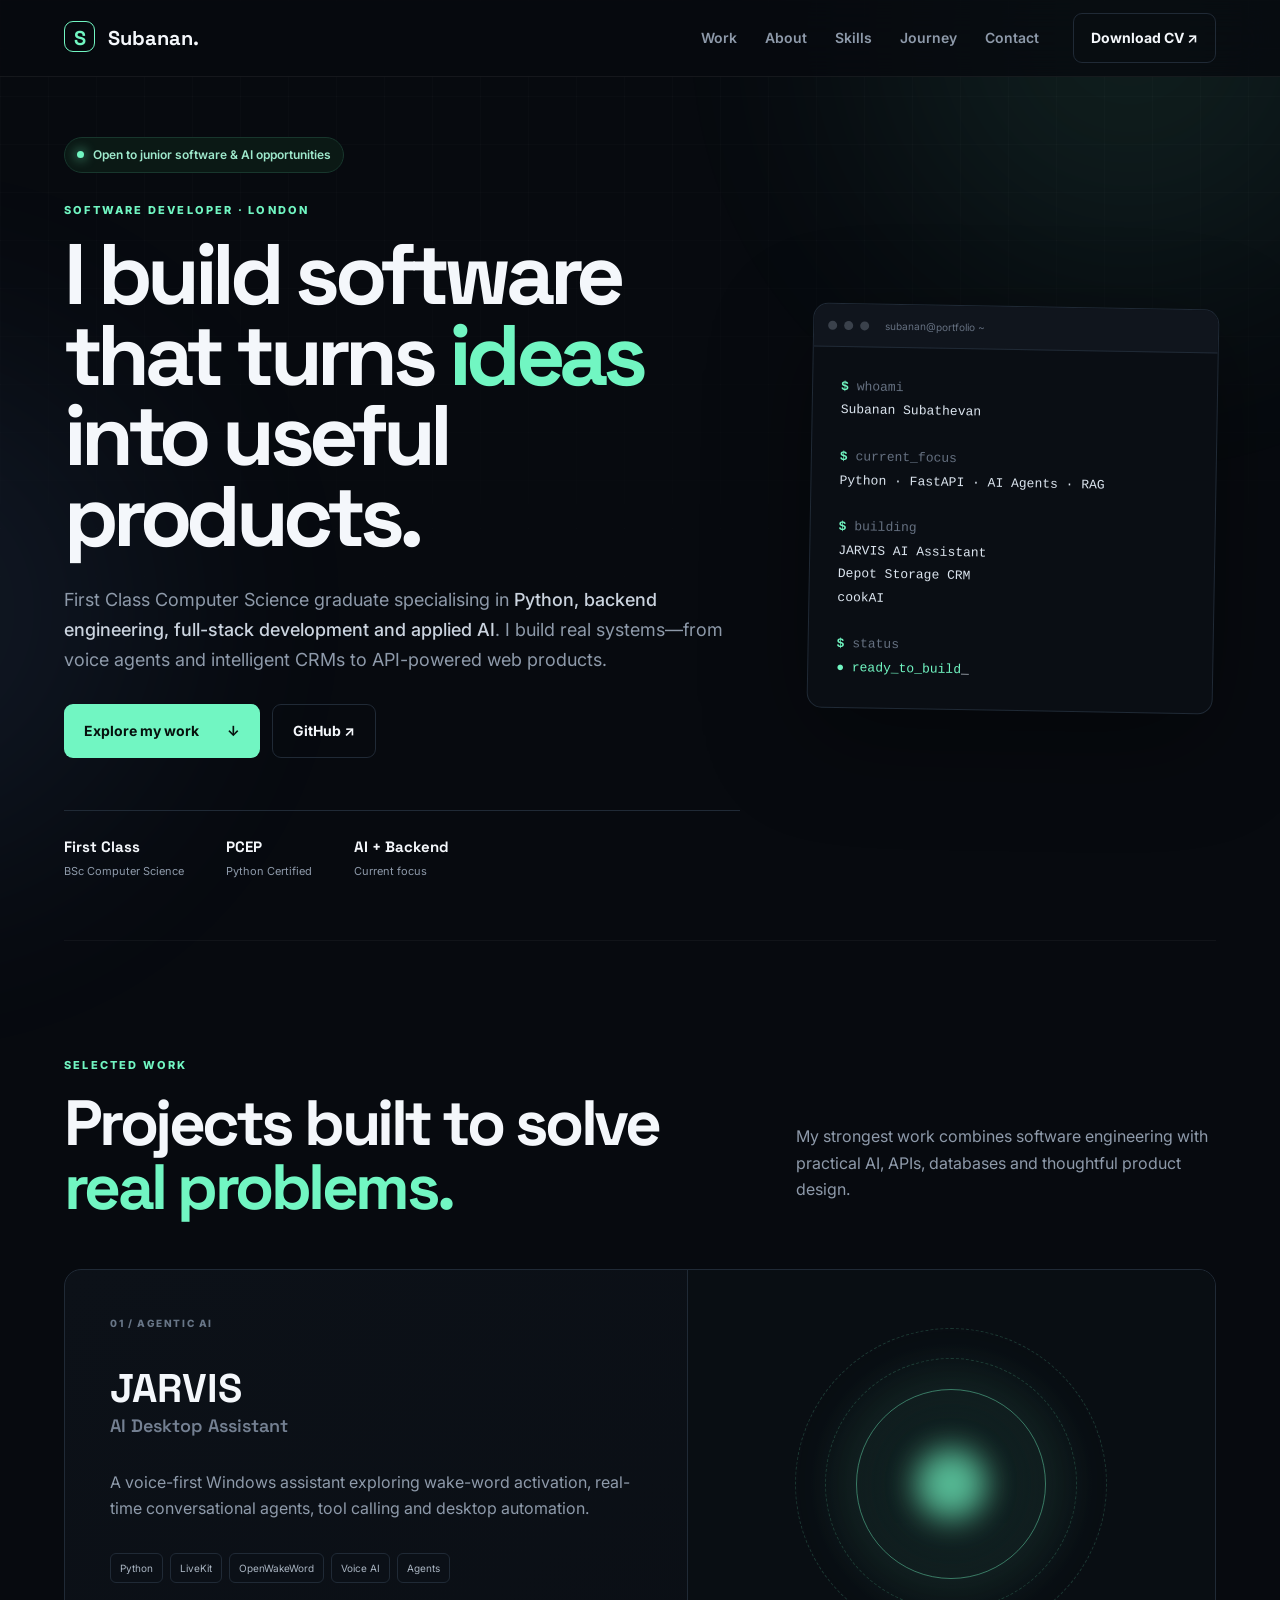
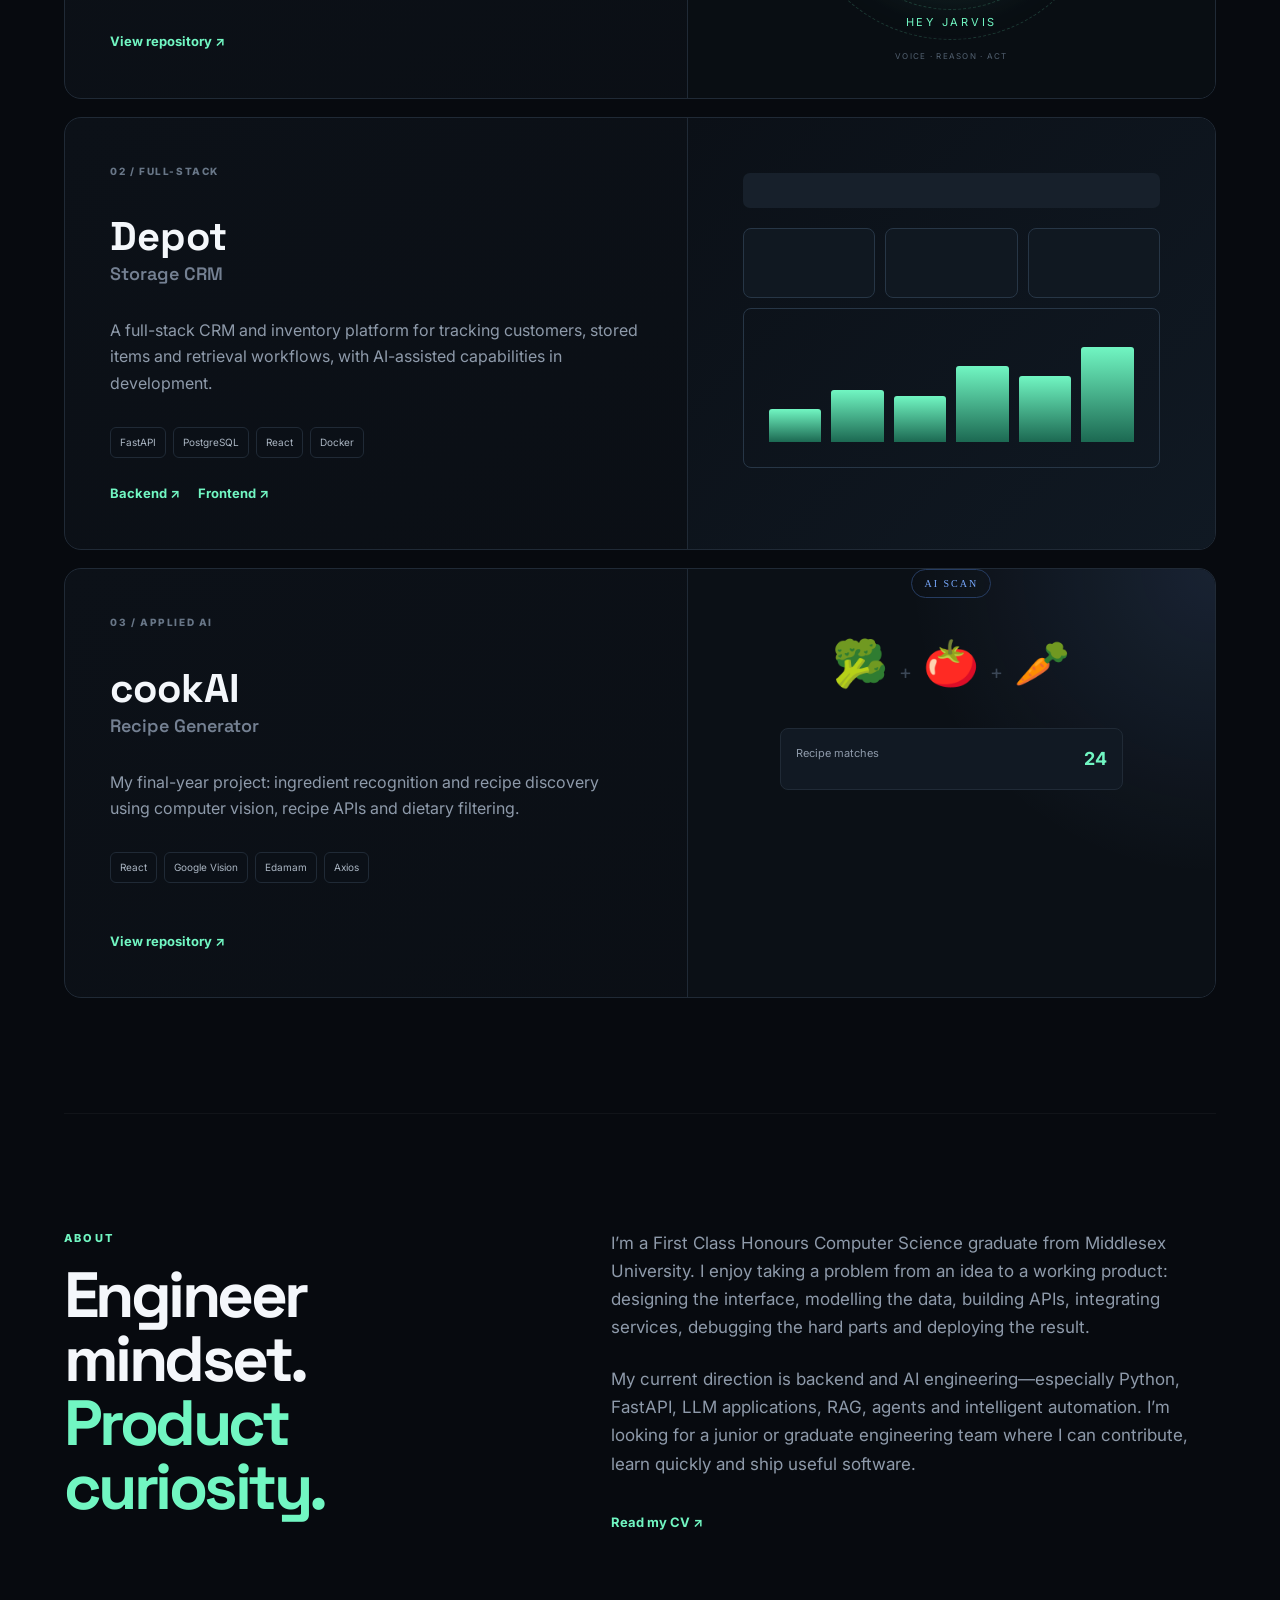
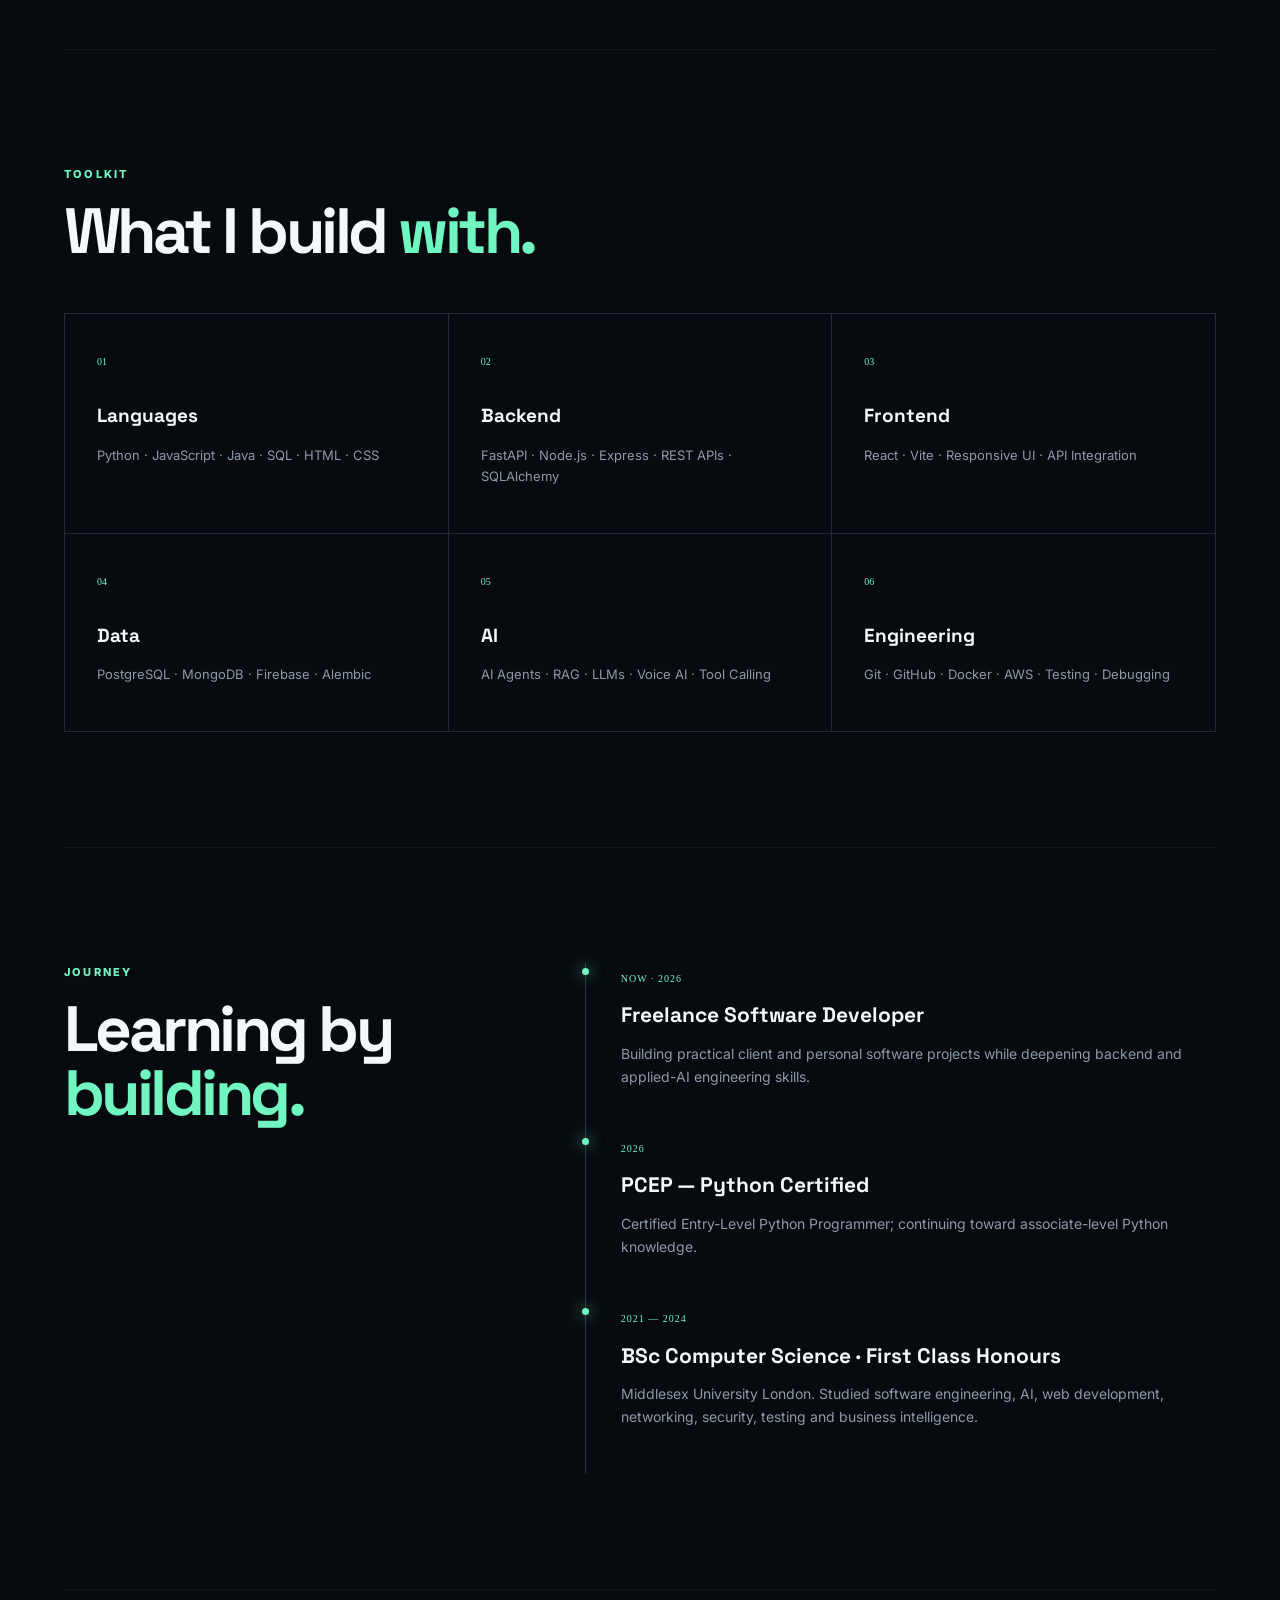
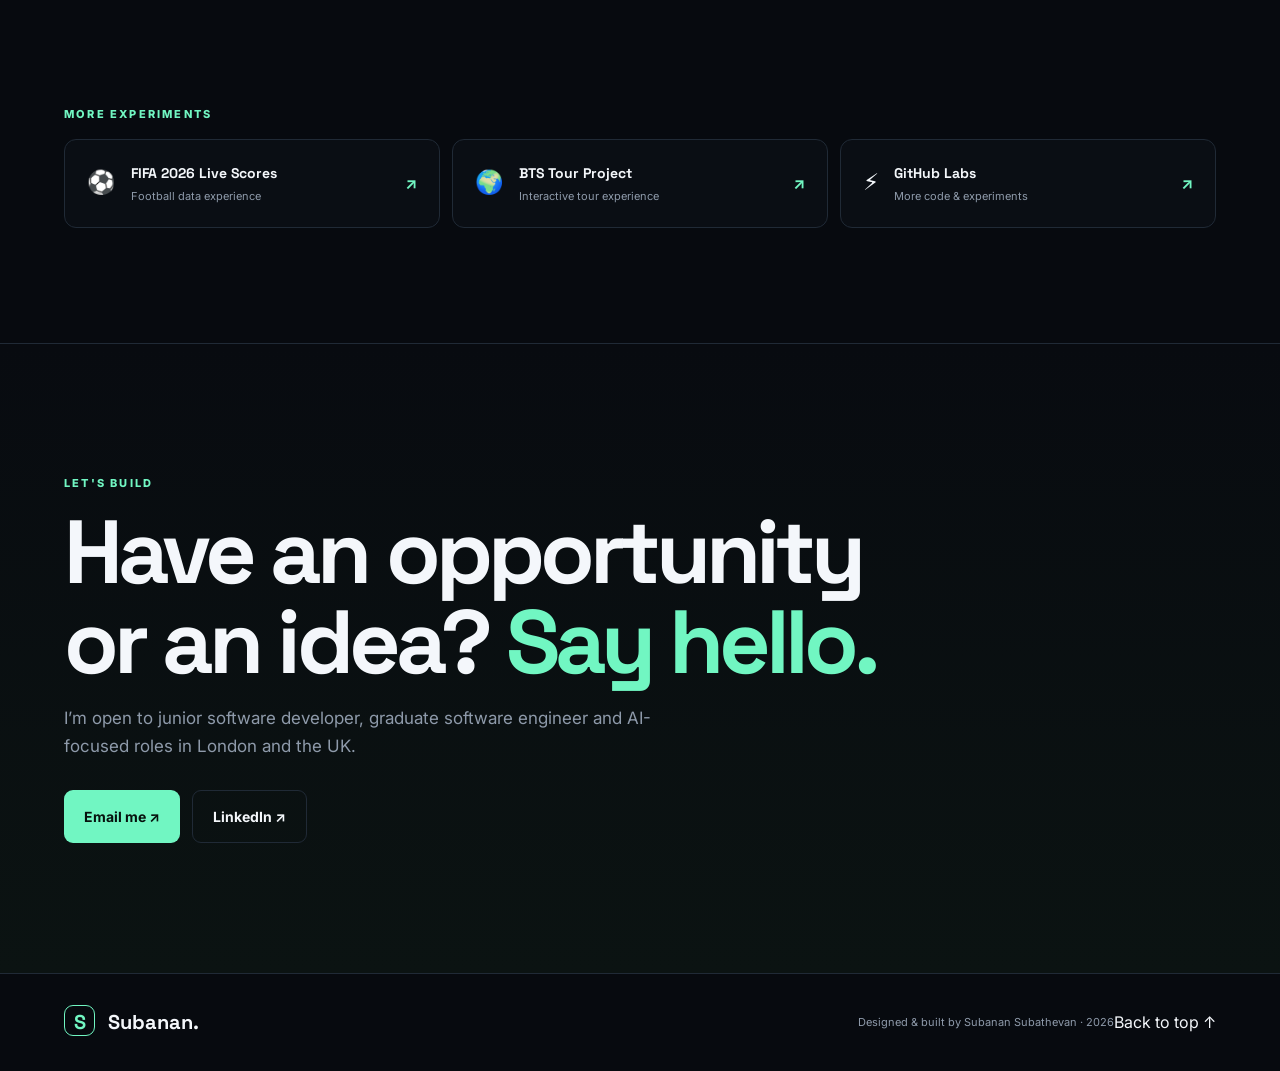
==== commit 6282d45c: "Redesign portfolio for software and AI roles" ====
--- a/index.html
+++ b/index.html
@@ -1,324 +1,13 @@
-<!DOCTYPE html>
-<html lang="en">
-<head>
-  <meta charset="UTF-8" />
-  <meta name="viewport" content="width=device-width, initial-scale=1.0" />
-  <meta name="description" content="Portfolio of Subanan Subathevan, a First Class Honours Computer Science graduate and full-stack developer based in London." />
-  <title>Subanan Subathevan | Full-Stack Developer</title>
+<!doctype html><html lang="en"><head><meta charset="utf-8"><meta name="viewport" content="width=device-width,initial-scale=1"><meta name="description" content="Subanan Subathevan — London software developer building Python, FastAPI, React and AI systems."><title>Subanan Subathevan | Software Developer & AI Builder</title><link rel="preconnect" href="https://fonts.googleapis.com"><link rel="preconnect" href="https://fonts.gstatic.com" crossorigin><link href="https://fonts.googleapis.com/css2?family=Inter:wght@400;500;600;700;800&family=Space+Grotesk:wght@600;700&display=swap" rel="stylesheet"><link rel="stylesheet" href="styles.css"></head><body><div class="glow g1"></div><div class="glow g2"></div><header><nav class="wrap"><a class="brand" href="#top"><span>S</span> Subanan.</a><button class="menu" aria-label="Open menu">☰</button><div class="navlinks"><a href="#work">Work</a><a href="#about">About</a><a href="#skills">Skills</a><a href="#journey">Journey</a><a href="#contact">Contact</a></div><a class="navcta" href="Subanan_Subathevan_CV.pdf" download>Download CV ↗</a></nav></header><main id="top"><section class="hero wrap"><div><div class="available"><i></i> Open to junior software & AI opportunities</div><p class="kicker">SOFTWARE DEVELOPER · LONDON</p><h1>I build software that turns <em>ideas</em> into useful products.</h1><p class="lead">First Class Computer Science graduate specialising in <b>Python, backend engineering, full-stack development and applied AI</b>. I build real systems—from voice agents and intelligent CRMs to API-powered web products.</p><div class="actions"><a class="primary" href="#work">Explore my work <span>↓</span></a><a class="secondary" href="https://github.com/subanan18" target="_blank" rel="noopener">GitHub ↗</a></div><div class="proof"><div><strong>First Class</strong><span>BSc Computer Science</span></div><div><strong>PCEP</strong><span>Python Certified</span></div><div><strong>AI + Backend</strong><span>Current focus</span></div></div></div><aside class="terminal"><div class="termbar"><span></span><span></span><span></span><small>subanan@portfolio ~</small></div><pre><code><b>$</b> whoami
+<span>Subanan Subathevan</span>
 
-  <link rel="preconnect" href="https://fonts.googleapis.com">
-  <link rel="preconnect" href="https://fonts.gstatic.com" crossorigin>
-  <link href="https://fonts.googleapis.com/css2?family=Inter:wght@400;500;600;700;800&display=swap" rel="stylesheet">
+<b>$</b> current_focus
+<span>Python · FastAPI · AI Agents · RAG</span>
 
-  <link rel="stylesheet" href="styles.css" />
-</head>
+<b>$</b> building
+<span>JARVIS AI Assistant
+Depot Storage CRM
+cookAI</span>
 
-<body>
-  <header class="site-header">
-    <nav class="nav container">
-      <a class="logo" href="#home">SS</a>
-
-      <button class="nav-toggle" aria-label="Toggle navigation">☰</button>
-
-      <ul class="nav-links">
-        <li><a href="#about">About</a></li>
-        <li><a href="#skills">Skills</a></li>
-        <li><a href="#projects">Projects</a></li>
-        <li><a href="#experience">Experience</a></li>
-        <li><a href="#contact">Contact</a></li>
-      </ul>
-    </nav>
-  </header>
-
-  <main>
-    <section id="home" class="hero container">
-      <div class="hero-content">
-        <p class="eyebrow">London-based Full-Stack Developer</p>
-
-        <h1>Hi, I’m <span>Subanan Subathevan</span>.</h1>
-
-        <p class="hero-text">
-          First Class Honours Computer Science graduate and Full-Stack Developer
-          specialising in React, JavaScript, Python, AI-powered applications,
-          interactive web platforms, and API integrations. Recent projects include
-          a FIFA 2026 Live Scores Platform and BTS Tour Atlas, demonstrating
-          expertise in real-time data, user experience, and modern web development.
-        </p>
-
-        <div class="hero-actions">
-          <a href="#projects" class="btn primary">View Projects</a>
-          <a href="Subanan_Subathevan_CV.pdf" class="btn secondary" download>Download CV</a>
-        </div>
-      </div>
-
-      <div class="hero-card" aria-label="Profile highlights">
-        <div class="metric">
-          <strong>First Class</strong>
-          <span>BSc Computer Science</span>
-        </div>
-
-        <div class="metric">
-          <strong>React + APIs</strong>
-          <span>Frontend & full-stack apps</span>
-        </div>
-
-        <div class="metric">
-          <strong>AI Focus</strong>
-          <span>Python AI agent learning</span>
-        </div>
-      </div>
-    </section>
-
-    <section id="about" class="section container">
-      <div class="section-heading">
-        <p class="eyebrow">About Me</p>
-        <h2>Developer focused on usable, scalable digital experiences.</h2>
-      </div>
-
-      <p class="wide-text">
-        I’m a First Class Honours Computer Science graduate from Middlesex University
-        with practical experience across frontend development, full-stack projects,
-        UI/UX design, API integration, networking automation, and software testing.
-        I enjoy turning ideas into polished applications that are fast, responsive,
-        accessible, and easy to use.
-      </p>
-
-      <p class="wide-text">
-        My project work includes CRM systems, AI-powered applications, task management
-        dashboards, educational games, weather dashboards, live score platforms,
-        interactive map-based websites, and Python automation. I’m currently learning
-        AI agents with Python, focusing on autonomous workflows, LLM integration,
-        prompt engineering, tool use, and intelligent automation systems.
-      </p>
-    </section>
-
-    <section id="skills" class="section container">
-      <div class="section-heading">
-        <p class="eyebrow">Skills</p>
-        <h2>Technologies I work with</h2>
-      </div>
-
-      <div class="skills-grid">
-        <article>
-          <h3>Frontend</h3>
-          <p>React.js, JavaScript ES6+, HTML5, CSS3, Tailwind CSS, Responsive Design</p>
-        </article>
-
-        <article>
-          <h3>Backend</h3>
-          <p>Node.js, Python, Java, PHP, REST API Development</p>
-        </article>
-
-        <article>
-          <h3>Database & Tools</h3>
-          <p>MySQL, Git, GitHub, Figma, Adobe Creative Suite, Cisco Packet Tracer</p>
-        </article>
-
-        <article>
-          <h3>Concepts</h3>
-          <p>Agile/Scrum, UI/UX Design, Software Testing, JUnit, Mockito, AI Prompt Engineering, API Integration</p>
-        </article>
-      </div>
-    </section>
-
-    <section id="projects" class="section container">
-      <div class="section-heading">
-        <p class="eyebrow">Projects</p>
-        <h2>Featured Projects</h2>
-      </div>
-
-      <div class="project-grid">
-        <article class="project-card">
-          <img class="project-image" src="images/fifa2026.jpg" alt="FIFA 2026 Live Scores Platform preview">
-
-          <div class="project-top">
-            <span>HTML • CSS • JavaScript • APIs</span>
-          </div>
-
-          <h3>FIFA 2026 Live Scores Platform</h3>
-
-          <p>
-            A professional football platform built for FIFA World Cup 2026 fans.
-            Features live scores, fixtures, standings, match tracking, responsive
-            design, and API-ready architecture for real-time updates.
-          </p>
-
-          <div class="project-links">
-            <a href="projects/fifa-live-scores.html">Live Demo →</a>
-            <a href="https://github.com/subanan18/fifa-2026-live-scores" target="_blank" rel="noopener">GitHub →</a>
-          </div>
-        </article>
-
-        <article class="project-card">
-          <img class="project-image" src="images/bts-tour.jpg" alt="BTS Tour Atlas preview">
-
-          <div class="project-top">
-            <span>HTML • CSS • JavaScript • Maps • APIs</span>
-          </div>
-
-          <h3>BTS Tour Atlas 2026–2027</h3>
-
-          <p>
-            An interactive BTS tour platform featuring a world map, concert
-            locations, BTS member events, stadium weather information, tour history,
-            fan-focused blog articles, and country-based event discovery.
-          </p>
-
-          <div class="project-links">
-            <a href="projects/bts-tour-atlas.html">Live Demo →</a>
-            <a href="https://github.com/subanan18/bts-tour-atlas-2026" target="_blank" rel="noopener">GitHub →</a>
-          </div>
-        </article>
-
-        <article class="project-card">
-          <img class="project-image" src="images/crm.svg" alt="CRM System preview">
-
-          <div class="project-top">
-            <span>React • Node.js • MySQL</span>
-          </div>
-
-          <h3>CRM System</h3>
-
-          <p>
-            A full-stack customer relationship management dashboard for tracking
-            customers, leads, sales stages and follow-ups. Built to demonstrate CRUD
-            workflows, REST APIs, authentication-ready structure and a clean admin interface.
-          </p>
-
-          <div class="project-links">
-            <a href="projects/crm-system.html">Open Project →</a>
-            <a href="https://github.com/subanan18" target="_blank" rel="noopener">GitHub →</a>
-          </div>
-        </article>
-
-        <article class="project-card">
-          <img class="project-image" src="images/aiagent.svg" alt="AI Agent Learning Lab preview">
-
-          <div class="project-top">
-            <span>Python • LLMs • Automation</span>
-          </div>
-
-          <h3>AI Agent Learning Lab</h3>
-
-          <p>
-            A learning project focused on building AI agents with Python, exploring
-            tool use, prompt engineering, autonomous workflows and API-based automation.
-          </p>
-
-          <div class="project-links">
-            <a href="projects/ai-agent-learning-lab.html">Open Project →</a>
-            <a href="https://github.com/subanan18" target="_blank" rel="noopener">GitHub →</a>
-          </div>
-        </article>
-
-        <article class="project-card">
-          <img class="project-image" src="images/expense.svg" alt="Smart Expense Tracker preview">
-
-          <div class="project-top">
-            <span>React • JavaScript • Local Storage</span>
-          </div>
-
-          <h3>Smart Expense Tracker</h3>
-
-          <p>
-            A personal finance web app concept for recording expenses, categorising
-            spending and viewing simple budget insights in a clean responsive dashboard.
-          </p>
-
-          <div class="project-links">
-            <a href="projects/expense-tracker.html">Open Project →</a>
-            <a href="https://github.com/subanan18" target="_blank" rel="noopener">GitHub →</a>
-          </div>
-        </article>
-
-        <article class="project-card">
-          <img class="project-image" src="images/portfolio.svg" alt="Developer Portfolio Website preview">
-
-          <div class="project-top">
-            <span>HTML • CSS • JavaScript</span>
-          </div>
-
-          <h3>Developer Portfolio Website</h3>
-
-          <p>
-            A responsive personal portfolio created to present projects, skills,
-            experience and contact details professionally for recruiters and software
-            engineering opportunities.
-          </p>
-
-          <div class="project-links">
-            <a href="projects/portfolio-website.html">Open Project →</a>
-            <a href="https://github.com/subanan18" target="_blank" rel="noopener">GitHub →</a>
-          </div>
-        </article>
-      </div>
-    </section>
-
-    <section id="experience" class="section container">
-      <div class="section-heading">
-        <p class="eyebrow">Experience & Education</p>
-        <h2>My journey so far</h2>
-      </div>
-
-      <div class="timeline">
-        <article>
-          <span>Jan 2025 – Apr 2025</span>
-          <h3>Front-End Developer — Tennessee Chicken Shop</h3>
-          <p>
-            Redesigned website interfaces using React components, translated Figma
-            designs into responsive UI elements, and improved performance and usability.
-          </p>
-        </article>
-
-        <article>
-          <span>Aug 2023 – Jun 2025</span>
-          <h3>Cable Management & Network Technician — Middlesex University</h3>
-          <p>
-            Supported installation and maintenance of network infrastructure to ensure
-            reliable connectivity across departments.
-          </p>
-        </article>
-
-        <article>
-          <span>2021 – 2024</span>
-          <h3>BSc (Hons) Computer Science — Middlesex University</h3>
-          <p>
-            Graduated with First Class Honours. Key modules included Enterprise
-            Networking and Automation, Web Applications and Databases, and
-            Undergraduate Individual Project.
-          </p>
-        </article>
-      </div>
-    </section>
-
-    <section class="section container certifications">
-      <div>
-        <p class="eyebrow">Certifications</p>
-        <h2>Microsoft Azure Fundamentals (AZ-900) · Figma Essential Training</h2>
-      </div>
-    </section>
-
-    <section id="contact" class="section container contact-card">
-      <p class="eyebrow">Contact</p>
-
-      <h2>Let’s build something useful.</h2>
-
-      <p>
-        Open to junior software developer, frontend developer, and full-stack developer opportunities.
-      </p>
-
-      <div class="contact-links">
-        <a href="mailto:sksuban1823@gmail.com">sksuban1823@gmail.com</a>
-        <a href="https://linkedin.com/in/subanan-subathevan-908" target="_blank" rel="noopener">LinkedIn</a>
-        <a href="https://github.com/subanan18" target="_blank" rel="noopener">GitHub</a>
-      </div>
-    </section>
-  </main>
-
-  <footer class="footer">
-    <p>© <span id="year"></span> Subanan Subathevan. Built with HTML, CSS & JavaScript.</p>
-  </footer>
-
-  <script src="script.js"></script>
-</body>
-</html>
+<b>$</b> status
+<i>● ready_to_build</i><span class="cursor">_</span></code></pre></aside></section><section id="work" class="section wrap"><div class="heading"><div><p class="kicker">SELECTED WORK</p><h2>Projects built to solve <em>real problems.</em></h2></div><p>My strongest work combines software engineering with practical AI, APIs, databases and thoughtful product design.</p></div><div class="projects"><article class="project featured"><div class="project-copy"><span class="num">01 / AGENTIC AI</span><h3>JARVIS <small>AI Desktop Assistant</small></h3><p>A voice-first Windows assistant exploring wake-word activation, real-time conversational agents, tool calling and desktop automation.</p><div class="tags"><span>Python</span><span>LiveKit</span><span>OpenWakeWord</span><span>Voice AI</span><span>Agents</span></div><div class="links"><a href="https://github.com/subanan18/jarvis-ai-assistant" target="_blank" rel="noopener">View repository ↗</a></div></div><div class="visual jarvis"><div class="orb"><div></div></div><p>HEY JARVIS</p><small>VOICE · REASON · ACT</small></div></article><article class="project"><div class="project-copy"><span class="num">02 / FULL-STACK</span><h3>Depot <small>Storage CRM</small></h3><p>A full-stack CRM and inventory platform for tracking customers, stored items and retrieval workflows, with AI-assisted capabilities in development.</p><div class="tags"><span>FastAPI</span><span>PostgreSQL</span><span>React</span><span>Docker</span></div><div class="links"><a href="https://github.com/subanan18/storage-crm-backend" target="_blank" rel="noopener">Backend ↗</a><a href="https://github.com/subanan18/depot-crm-frontend" target="_blank" rel="noopener">Frontend ↗</a></div></div><div class="visual dashboard"><div class="dashnav"></div><div class="dashgrid"><b></b><b></b><b></b></div><div class="chart"><i></i><i></i><i></i><i></i><i></i><i></i></div></div></article><article class="project"><div class="project-copy"><span class="num">03 / APPLIED AI</span><h3>cookAI <small>Recipe Generator</small></h3><p>My final-year project: ingredient recognition and recipe discovery using computer vision, recipe APIs and dietary filtering.</p><div class="tags"><span>React</span><span>Google Vision</span><span>Edamam</span><span>Axios</span></div><div class="links"><a href="https://github.com/subanan18/cookai-recipe-generator" target="_blank" rel="noopener">View repository ↗</a></div></div><div class="visual cook"><div class="scan">AI SCAN</div><div class="food">🥦 <span>+</span> 🍅 <span>+</span> 🥕</div><div class="recipe">Recipe matches <b>24</b></div></div></article></div></section><section id="about" class="section wrap about"><div><p class="kicker">ABOUT</p><h2>Engineer mindset.<br><em>Product curiosity.</em></h2></div><div class="aboutcopy"><p>I’m a First Class Honours Computer Science graduate from Middlesex University. I enjoy taking a problem from an idea to a working product: designing the interface, modelling the data, building APIs, integrating services, debugging the hard parts and deploying the result.</p><p>My current direction is backend and AI engineering—especially Python, FastAPI, LLM applications, RAG, agents and intelligent automation. I’m looking for a junior or graduate engineering team where I can contribute, learn quickly and ship useful software.</p><a href="Subanan_Subathevan_CV.pdf" download>Read my CV ↗</a></div></section><section id="skills" class="section wrap"><div class="heading"><div><p class="kicker">TOOLKIT</p><h2>What I build <em>with.</em></h2></div></div><div class="skillgrid"><div><span>01</span><h3>Languages</h3><p>Python · JavaScript · Java · SQL · HTML · CSS</p></div><div><span>02</span><h3>Backend</h3><p>FastAPI · Node.js · Express · REST APIs · SQLAlchemy</p></div><div><span>03</span><h3>Frontend</h3><p>React · Vite · Responsive UI · API Integration</p></div><div><span>04</span><h3>Data</h3><p>PostgreSQL · MongoDB · Firebase · Alembic</p></div><div><span>05</span><h3>AI</h3><p>AI Agents · RAG · LLMs · Voice AI · Tool Calling</p></div><div><span>06</span><h3>Engineering</h3><p>Git · GitHub · Docker · AWS · Testing · Debugging</p></div></div></section><section id="journey" class="section wrap journey"><div><p class="kicker">JOURNEY</p><h2>Learning by <em>building.</em></h2></div><div class="timeline"><article><time>NOW · 2026</time><h3>Freelance Software Developer</h3><p>Building practical client and personal software projects while deepening backend and applied-AI engineering skills.</p></article><article><time>2026</time><h3>PCEP — Python Certified</h3><p>Certified Entry-Level Python Programmer; continuing toward associate-level Python knowledge.</p></article><article><time>2021 — 2024</time><h3>BSc Computer Science · First Class Honours</h3><p>Middlesex University London. Studied software engineering, AI, web development, networking, security, testing and business intelligence.</p></article></div></section><section class="section wrap more"><p class="kicker">MORE EXPERIMENTS</p><div class="moregrid"><a href="https://github.com/subanan18/fifa-2026-live-scores" target="_blank"><span>⚽</span><div><h3>FIFA 2026 Live Scores</h3><p>Football data experience</p></div><b>↗</b></a><a href="https://github.com/subanan18/BTS-" target="_blank"><span>🌍</span><div><h3>BTS Tour Project</h3><p>Interactive tour experience</p></div><b>↗</b></a><a href="https://github.com/subanan18" target="_blank"><span>⚡</span><div><h3>GitHub Labs</h3><p>More code & experiments</p></div><b>↗</b></a></div></section><section id="contact" class="contact"><div class="wrap"><p class="kicker">LET'S BUILD</p><h2>Have an opportunity<br>or an idea? <em>Say hello.</em></h2><p>I’m open to junior software developer, graduate software engineer and AI-focused roles in London and the UK.</p><div class="actions"><a class="primary" href="mailto:sksuban1823@gmail.com">Email me ↗</a><a class="secondary" href="https://linkedin.com/in/subanan-subathevan-908" target="_blank" rel="noopener">LinkedIn ↗</a></div></div></section></main><footer><div class="wrap"><a class="brand" href="#top"><span>S</span> Subanan.</a><p>Designed & built by Subanan Subathevan · <span id="year"></span></p><a href="#top">Back to top ↑</a></div></footer><script src="script.js"></script></body></html>
--- a/styles.css
+++ b/styles.css
@@ -1,110 +1 @@
-:root {
-  --bg: #08111f;
-  --panel: #0f1b2d;
-  --text: #eef5ff;
-  --muted: #a9b8ce;
-  --accent: #68e1fd;
-  --accent-2: #8b5cf6;
-  --line: rgba(255, 255, 255, 0.12);
-  --shadow: 0 24px 70px rgba(0, 0, 0, 0.35);
-}
-
-* { box-sizing: border-box; margin: 0; padding: 0; }
-html { scroll-behavior: smooth; }
-body {
-  font-family: Inter, system-ui, -apple-system, BlinkMacSystemFont, "Segoe UI", sans-serif;
-  color: var(--text);
-  background: radial-gradient(circle at top left, rgba(104, 225, 253, 0.18), transparent 34%),
-              radial-gradient(circle at top right, rgba(139, 92, 246, 0.2), transparent 32%),
-              var(--bg);
-  line-height: 1.6;
-}
-
-a { color: inherit; text-decoration: none; }
-.container { width: min(1120px, 92%); margin: 0 auto; }
-
-.site-header {
-  position: sticky;
-  top: 0;
-  z-index: 10;
-  backdrop-filter: blur(18px);
-  background: rgba(8, 17, 31, 0.82);
-  border-bottom: 1px solid var(--line);
-}
-.nav { display: flex; align-items: center; justify-content: space-between; padding: 18px 0; }
-.logo {
-  display: grid; place-items: center;
-  width: 44px; height: 44px;
-  border-radius: 14px;
-  background: linear-gradient(135deg, var(--accent), var(--accent-2));
-  color: #06101d;
-  font-weight: 800;
-}
-.nav-links { display: flex; gap: 24px; list-style: none; color: var(--muted); font-weight: 600; }
-.nav-links a:hover { color: var(--accent); }
-.nav-toggle { display: none; background: none; border: 0; color: var(--text); font-size: 28px; }
-
-.hero { min-height: 88vh; display: grid; grid-template-columns: 1.25fr 0.75fr; gap: 42px; align-items: center; }
-.eyebrow { color: var(--accent); text-transform: uppercase; letter-spacing: 0.16em; font-size: 0.78rem; font-weight: 800; margin-bottom: 14px; }
-h1 { font-size: clamp(3rem, 7vw, 6.4rem); line-height: 0.95; letter-spacing: -0.07em; margin-bottom: 24px; }
-h1 span, h2 span { color: var(--accent); }
-.hero-text, .wide-text { color: var(--muted); font-size: 1.08rem; max-width: 760px; }
-.hero-actions { margin-top: 32px; display: flex; gap: 16px; flex-wrap: wrap; }
-.btn { padding: 14px 22px; border-radius: 999px; font-weight: 800; border: 1px solid var(--line); transition: transform 0.2s ease, border 0.2s ease; }
-.btn:hover { transform: translateY(-3px); }
-.btn.primary { background: linear-gradient(135deg, var(--accent), var(--accent-2)); color: #06101d; border: none; }
-.btn.secondary { color: var(--text); }
-
-.hero-card, .skills-grid article, .project-card, .timeline article, .contact-card, .certifications {
-  background: linear-gradient(180deg, rgba(255,255,255,0.08), rgba(255,255,255,0.035));
-  border: 1px solid var(--line);
-  box-shadow: var(--shadow);
-  border-radius: 28px;
-}
-.hero-card { padding: 28px; display: grid; gap: 18px; }
-.metric { padding: 22px; border-radius: 22px; background: rgba(255,255,255,0.05); border: 1px solid var(--line); }
-.metric strong { display: block; font-size: 1.45rem; margin-bottom: 4px; }
-.metric span { color: var(--muted); }
-
-.section { padding: 90px 0; }
-.section-heading { max-width: 750px; margin-bottom: 34px; }
-h2 { font-size: clamp(2rem, 4vw, 3.6rem); line-height: 1.05; letter-spacing: -0.045em; }
-.skills-grid, .project-grid { display: grid; grid-template-columns: repeat(4, 1fr); gap: 18px; }
-.skills-grid article, .project-card { padding: 24px; }
-h3 { font-size: 1.18rem; margin-bottom: 10px; }
-p { color: var(--muted); }
-.project-grid { grid-template-columns: repeat(2, 1fr); }
-.project-card { min-height: 280px; display: flex; flex-direction: column; }
-.project-top span { display: inline-flex; color: var(--accent); background: rgba(104,225,253,0.1); padding: 7px 10px; border-radius: 999px; font-size: 0.82rem; font-weight: 800; margin-bottom: 24px; }
-.project-card a { color: var(--accent); font-weight: 800; margin-top: auto; padding-top: 22px; }
-
-.timeline { display: grid; gap: 18px; }
-.timeline article { padding: 26px; border-left: 4px solid var(--accent); }
-.timeline span { color: var(--accent); font-weight: 800; font-size: 0.9rem; }
-.certifications { padding: 34px; }
-.contact-card { text-align: center; padding: 56px 24px; }
-.contact-links { display: flex; justify-content: center; gap: 16px; flex-wrap: wrap; margin-top: 28px; }
-.contact-links a { color: var(--accent); font-weight: 800; border: 1px solid var(--line); padding: 12px 16px; border-radius: 999px; }
-.footer { text-align: center; padding: 30px; border-top: 1px solid var(--line); }
-
-@media (max-width: 850px) {
-  .nav-toggle { display: block; }
-  .nav-links { display: none; position: absolute; top: 80px; left: 4%; right: 4%; padding: 20px; border-radius: 20px; background: var(--panel); flex-direction: column; border: 1px solid var(--line); }
-  .nav-links.active { display: flex; }
-  .hero { grid-template-columns: 1fr; padding: 72px 0; }
-  .skills-grid, .project-grid { grid-template-columns: 1fr; }
-}
-
-.project-image { width: 100%; height: 180px; object-fit: cover; border-radius: 20px; border: 1px solid var(--line); margin-bottom: 18px; background: rgba(255,255,255,0.05); }
-.project-links { display: flex; gap: 14px; flex-wrap: wrap; margin-top: auto; padding-top: 22px; }
-.project-links a { padding-top: 0; }
-.project-detail { padding: 80px 0; }
-.project-detail h1 { font-size: clamp(2.5rem, 6vw, 5rem); }
-.detail-image { width: 100%; max-height: 520px; object-fit: cover; border-radius: 30px; border: 1px solid var(--line); margin: 34px 0; box-shadow: var(--shadow); }
-.detail-panel { background: linear-gradient(180deg, rgba(255,255,255,0.08), rgba(255,255,255,0.035)); border: 1px solid var(--line); border-radius: 28px; padding: 34px; box-shadow: var(--shadow); }
-.detail-panel h2 { font-size: clamp(1.5rem, 3vw, 2.2rem); margin-top: 28px; margin-bottom: 12px; }
-.detail-panel h2:first-child { margin-top: 0; }
-.detail-panel ul { color: var(--muted); padding-left: 22px; margin-bottom: 12px; }
-.detail-panel li { margin: 8px 0; }
-@media (max-width: 850px) { .project-image { height: 160px; } .detail-panel { padding: 24px; } }
-
+:root{--bg:#070a0f;--panel:#0d1118;--panel2:#111720;--text:#f4f7fb;--muted:#8e9aaa;--line:#202a36;--accent:#71f6c2;--blue:#78a9ff}*{box-sizing:border-box}html{scroll-behavior:smooth}body{margin:0;background:var(--bg);color:var(--text);font-family:Inter,system-ui,sans-serif;line-height:1.65;overflow-x:hidden}body:before{content:'';position:fixed;inset:0;pointer-events:none;background-image:linear-gradient(rgba(255,255,255,.018) 1px,transparent 1px),linear-gradient(90deg,rgba(255,255,255,.018) 1px,transparent 1px);background-size:48px 48px;mask-image:linear-gradient(to bottom,black,transparent 80%);z-index:-2}.glow{position:fixed;width:500px;height:500px;border-radius:50%;filter:blur(130px);opacity:.09;z-index:-3}.g1{background:var(--accent);top:-220px;right:-100px}.g2{background:var(--blue);top:40%;left:-350px}.wrap{width:min(1180px,90%);margin:auto}a{color:inherit;text-decoration:none}header{position:sticky;top:0;z-index:20;background:rgba(7,10,15,.78);backdrop-filter:blur(18px);border-bottom:1px solid rgba(255,255,255,.06)}nav{height:76px;display:flex;align-items:center;gap:34px}.brand{font-family:'Space Grotesk';font-weight:700;font-size:20px;margin-right:auto}.brand span{display:inline-grid;place-items:center;width:31px;height:31px;border:1px solid var(--accent);color:var(--accent);border-radius:9px;margin-right:8px}.navlinks{display:flex;gap:28px}.navlinks a{color:var(--muted);font-size:14px;font-weight:600}.navlinks a:hover{color:var(--text)}.navcta,.primary,.secondary{display:inline-flex;align-items:center;justify-content:center;border-radius:9px;padding:12px 17px;font-size:14px;font-weight:700;transition:.25s}.navcta{border:1px solid var(--line)}.navcta:hover,.secondary:hover{border-color:var(--accent);color:var(--accent)}.menu{display:none;background:none;color:white;border:0;font-size:24px}.hero{min-height:calc(100vh - 76px);display:grid;grid-template-columns:1.25fr .75fr;align-items:center;gap:70px;padding-top:60px;padding-bottom:60px}.available{display:inline-flex;align-items:center;gap:9px;border:1px solid #18372d;background:#0b1915;color:#9ee9cc;border-radius:30px;padding:7px 12px;font-size:12px;font-weight:600;margin-bottom:28px}.available i{width:7px;height:7px;border-radius:50%;background:var(--accent);box-shadow:0 0 12px var(--accent)}.kicker{font-size:11px;letter-spacing:.2em;color:var(--accent);font-weight:800;margin:0 0 16px}h1,h2,h3{font-family:'Space Grotesk',Inter,sans-serif;margin-top:0}h1{font-size:clamp(3.2rem,6.7vw,6.4rem);line-height:.94;letter-spacing:-.065em;margin-bottom:28px;max-width:850px}h1 em,h2 em{font-style:normal;color:var(--accent)}.lead{font-size:18px;color:var(--muted);max-width:720px}.lead b{color:#cbd4df;font-weight:500}.actions{display:flex;gap:12px;margin-top:30px;flex-wrap:wrap}.primary{background:var(--accent);color:#06110d;padding:14px 20px}.primary:hover{transform:translateY(-2px);box-shadow:0 8px 30px rgba(113,246,194,.15)}.primary span{margin-left:28px}.secondary{border:1px solid var(--line);padding:14px 20px}.proof{display:flex;margin-top:52px;border-top:1px solid var(--line);padding-top:24px;gap:42px}.proof div{display:grid}.proof strong{font-family:'Space Grotesk';font-size:15px}.proof span{color:var(--muted);font-size:11px;margin-top:3px}.terminal{background:#0a0e14;border:1px solid var(--line);border-radius:15px;overflow:hidden;box-shadow:0 30px 100px rgba(0,0,0,.35);transform:rotate(1deg)}.termbar{height:43px;background:#10151d;border-bottom:1px solid var(--line);display:flex;align-items:center;padding:0 14px;gap:7px}.termbar span{width:9px;height:9px;border-radius:50%;background:#3a414b}.termbar small{margin-left:9px;color:#657080;font-size:10px}.terminal pre{margin:0;padding:28px;min-height:330px;white-space:pre-wrap;font:13px/1.8 ui-monospace,SFMono-Regular,Menlo,monospace;color:#657080}.terminal b{color:var(--accent)}.terminal span{color:#dce5ef}.terminal i{color:var(--accent);font-style:normal}.cursor{animation:blink 1s infinite}@keyframes blink{50%{opacity:0}}.section{padding:115px 0;border-top:1px solid rgba(255,255,255,.045)}.heading{display:flex;justify-content:space-between;align-items:end;gap:50px;margin-bottom:50px}.heading>div{max-width:720px}.heading>p{max-width:420px;color:var(--muted)}h2{font-size:clamp(2.4rem,5vw,4.7rem);line-height:1;letter-spacing:-.055em;margin-bottom:0}.projects{display:grid;gap:18px}.project{background:linear-gradient(145deg,#0c1118,#0a0e14);border:1px solid var(--line);border-radius:17px;min-height:430px;display:grid;grid-template-columns:1fr .85fr;overflow:hidden}.project-copy{padding:45px;display:flex;flex-direction:column;align-items:flex-start}.num{font-size:10px;letter-spacing:.16em;color:#687687;font-weight:800;margin-bottom:38px}.project h3{font-size:40px;line-height:1;margin-bottom:18px}.project h3 small{display:block;color:#748092;font-size:18px;margin-top:8px;font-weight:600}.project p{color:var(--muted);max-width:620px}.tags{display:flex;gap:7px;flex-wrap:wrap;margin-top:15px}.tags span{border:1px solid var(--line);background:#0b1017;padding:6px 9px;border-radius:6px;color:#aab5c2;font-size:10px}.links{display:flex;gap:18px;margin-top:auto;padding-top:25px}.links a{font-size:13px;font-weight:700;color:var(--accent)}.visual{position:relative;display:grid;place-items:center;min-height:390px;background:#0b1016;border-left:1px solid var(--line);overflow:hidden}.jarvis{background:radial-gradient(circle at center,rgba(113,246,194,.13),transparent 42%),#090e13;text-align:center}.orb{width:190px;height:190px;border:1px solid rgba(113,246,194,.45);border-radius:50%;display:grid;place-items:center;box-shadow:0 0 80px rgba(113,246,194,.08),inset 0 0 50px rgba(113,246,194,.05);animation:pulse 3s ease-in-out infinite}.orb:before,.orb:after{content:'';position:absolute;border:1px dashed rgba(113,246,194,.18);border-radius:50%;width:250px;height:250px;animation:spin 15s linear infinite}.orb:after{width:310px;height:310px;animation-direction:reverse}.orb div{width:70px;height:70px;background:var(--accent);border-radius:50%;filter:blur(15px);opacity:.7}@keyframes pulse{50%{transform:scale(1.04)}}@keyframes spin{to{transform:rotate(360deg)}}.jarvis p{position:absolute;bottom:55px;color:var(--accent);letter-spacing:.25em;font-size:11px}.jarvis small{position:absolute;bottom:34px;color:#536171;letter-spacing:.16em;font-size:8px}.dashboard{padding:55px;display:block;background:linear-gradient(135deg,#0b1017,#101923)}.dashnav{height:35px;border-radius:7px;background:#17202b;margin-bottom:20px}.dashgrid{display:grid;grid-template-columns:repeat(3,1fr);gap:10px}.dashgrid b{height:70px;border:1px solid #273646;border-radius:8px;background:#101821}.chart{height:160px;border:1px solid #273646;border-radius:8px;margin-top:10px;display:flex;align-items:end;gap:10px;padding:25px}.chart i{display:block;flex:1;background:linear-gradient(var(--accent),#1c6952);border-radius:3px 3px 0 0}.chart i:nth-child(1){height:30%}.chart i:nth-child(2){height:48%}.chart i:nth-child(3){height:42%}.chart i:nth-child(4){height:70%}.chart i:nth-child(5){height:61%}.chart i:nth-child(6){height:88%}.cook{background:radial-gradient(circle at top right,rgba(120,169,255,.12),transparent 45%),#0b1016;display:flex;flex-direction:column;gap:28px}.scan{font:10px ui-monospace;color:var(--blue);letter-spacing:.2em;border:1px solid #263c61;padding:8px 12px;border-radius:20px}.food{font-size:45px}.food span{color:#3b4756;font-size:20px}.recipe{width:65%;background:#111923;border:1px solid var(--line);border-radius:8px;padding:15px;color:var(--muted);font-size:11px}.recipe b{float:right;color:var(--accent);font-size:18px}.about{display:grid;grid-template-columns:.85fr 1.15fr;gap:100px}.aboutcopy p{font-size:17px;color:var(--muted);margin-top:0;margin-bottom:24px}.aboutcopy a{display:inline-block;color:var(--accent);font-weight:700;font-size:13px;margin-top:10px}.skillgrid{display:grid;grid-template-columns:repeat(3,1fr);border-top:1px solid var(--line);border-left:1px solid var(--line)}.skillgrid>div{padding:32px;border-right:1px solid var(--line);border-bottom:1px solid var(--line);min-height:170px}.skillgrid span{font:10px ui-monospace;color:var(--accent)}.skillgrid h3{margin:28px 0 8px;font-size:19px}.skillgrid p{color:var(--muted);font-size:13px}.journey{display:grid;grid-template-columns:.8fr 1.2fr;gap:100px}.timeline article{border-left:1px solid #29333f;padding:0 0 45px 35px;position:relative}.timeline article:before{content:'';position:absolute;width:7px;height:7px;border-radius:50%;background:var(--accent);left:-4px;top:5px;box-shadow:0 0 15px var(--accent)}.timeline time{font:10px ui-monospace;color:var(--accent);letter-spacing:.1em}.timeline h3{margin:9px 0;font-size:21px}.timeline p{color:var(--muted);margin:0;max-width:620px;font-size:14px}.moregrid{display:grid;grid-template-columns:repeat(3,1fr);gap:12px}.moregrid a{border:1px solid var(--line);border-radius:12px;padding:22px;display:flex;align-items:center;gap:15px;background:#0a0e14;transition:.2s}.moregrid a:hover{transform:translateY(-3px);border-color:#344354}.moregrid> a>span{font-size:23px}.moregrid div{margin-right:auto}.moregrid h3{font-size:14px;margin:0 0 2px}.moregrid p{color:var(--muted);font-size:11px;margin:0}.moregrid b{color:var(--accent)}.contact{padding:130px 0;background:linear-gradient(180deg,#080b10,#0b1312);border-top:1px solid var(--line)}.contact h2{font-size:clamp(3rem,7vw,7rem)}.contact>div>p:not(.kicker){color:var(--muted);font-size:17px;max-width:650px}footer{border-top:1px solid var(--line);padding:28px 0}footer .wrap{display:flex;align-items:center;justify-content:space-between}footer p,footer>a{color:var(--muted);font-size:11px}@media(max-width:850px){.navlinks,.navcta{display:none}.menu{display:block}.navlinks.open{display:flex;position:absolute;top:76px;left:0;right:0;padding:25px 5%;background:#0b0f15;border-bottom:1px solid var(--line);flex-direction:column}.hero{grid-template-columns:1fr;gap:30px;padding-top:70px}.terminal{transform:none}.proof{gap:18px;flex-wrap:wrap}.heading{display:block}.heading>p{margin-top:25px}.project{grid-template-columns:1fr}.project-copy{padding:30px}.visual{border-left:0;border-top:1px solid var(--line);min-height:300px}.about,.journey{grid-template-columns:1fr;gap:45px}.skillgrid,.moregrid{grid-template-columns:1fr}.section{padding:80px 0}footer .wrap{gap:20px;flex-wrap:wrap}}@media(max-width:500px){h1{font-size:3.2rem}.hero{min-height:auto}.terminal pre{padding:20px;min-height:290px;font-size:11px}.proof div{width:45%}.project h3{font-size:32px}.project-copy{padding:25px}.dashboard{padding:30px}.skillgrid>div{min-height:auto}.contact{padding:90px 0}.contact h2{font-size:3.4rem}}
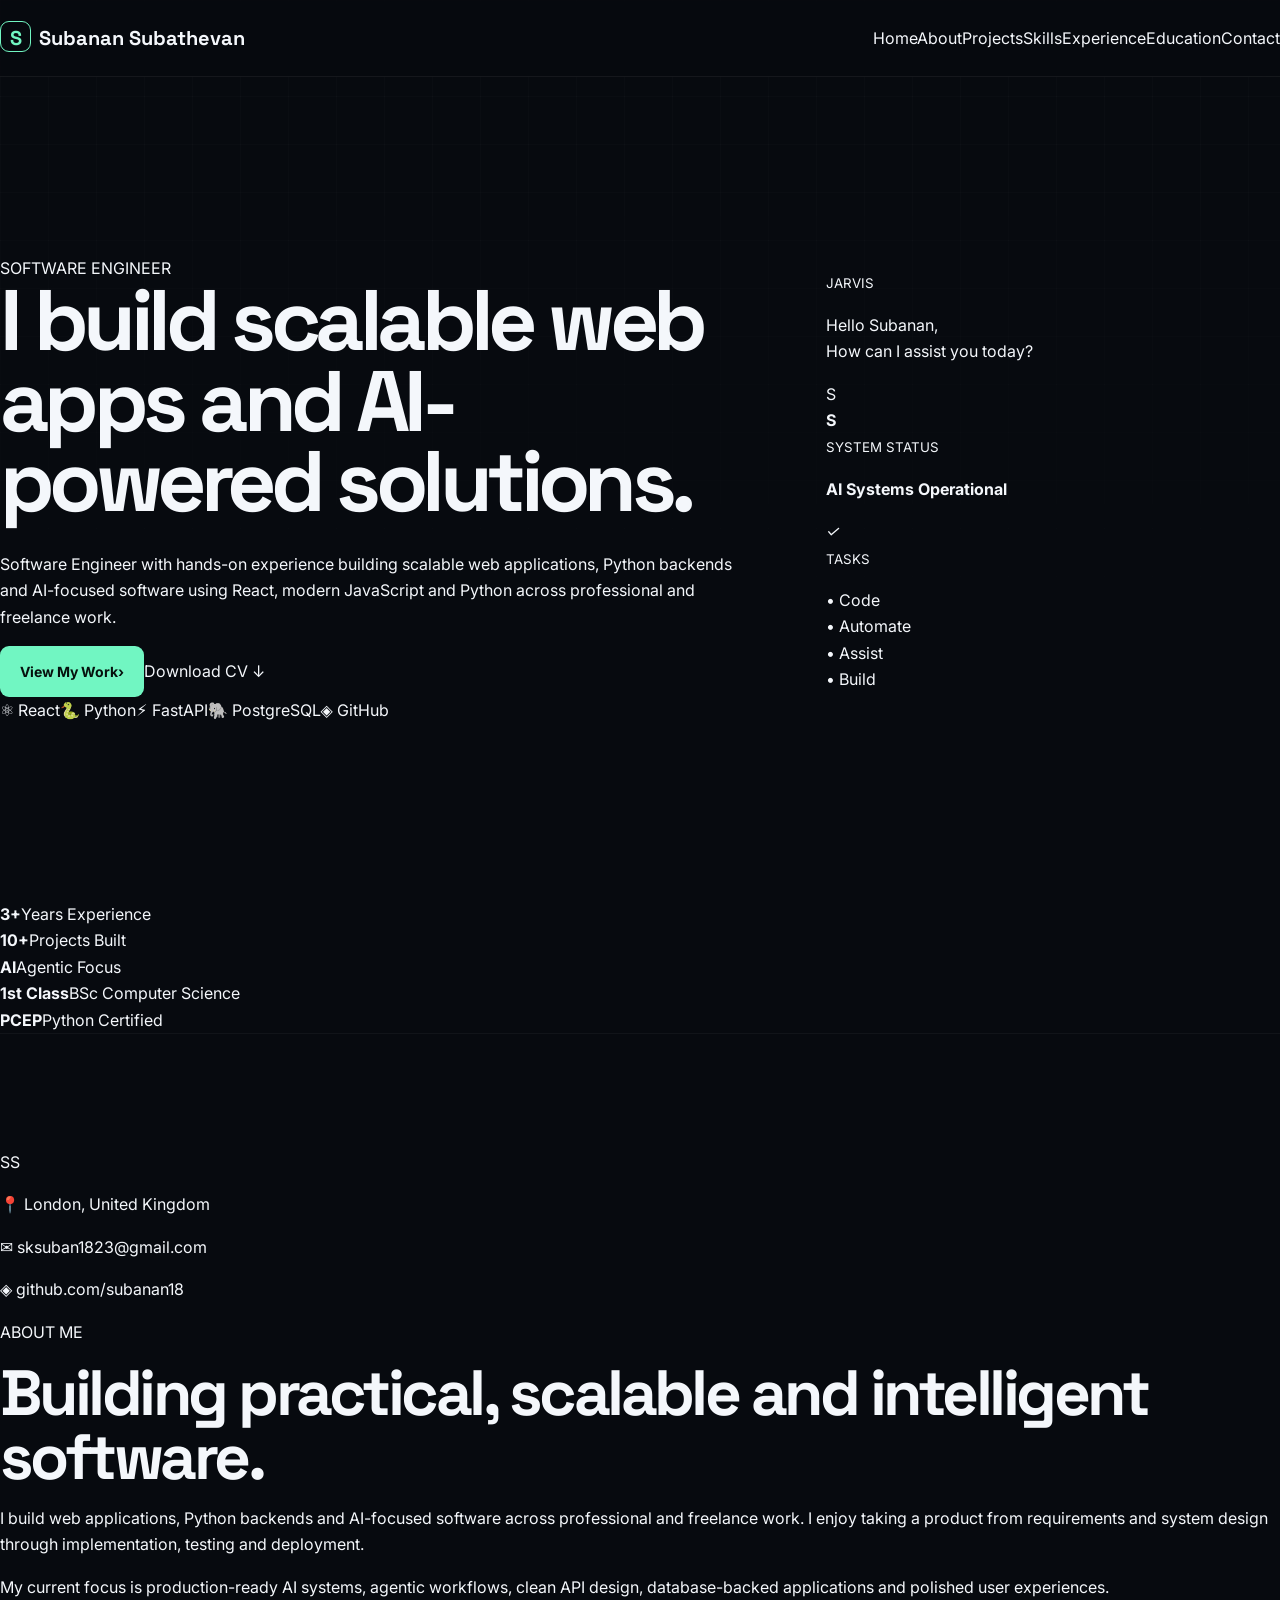
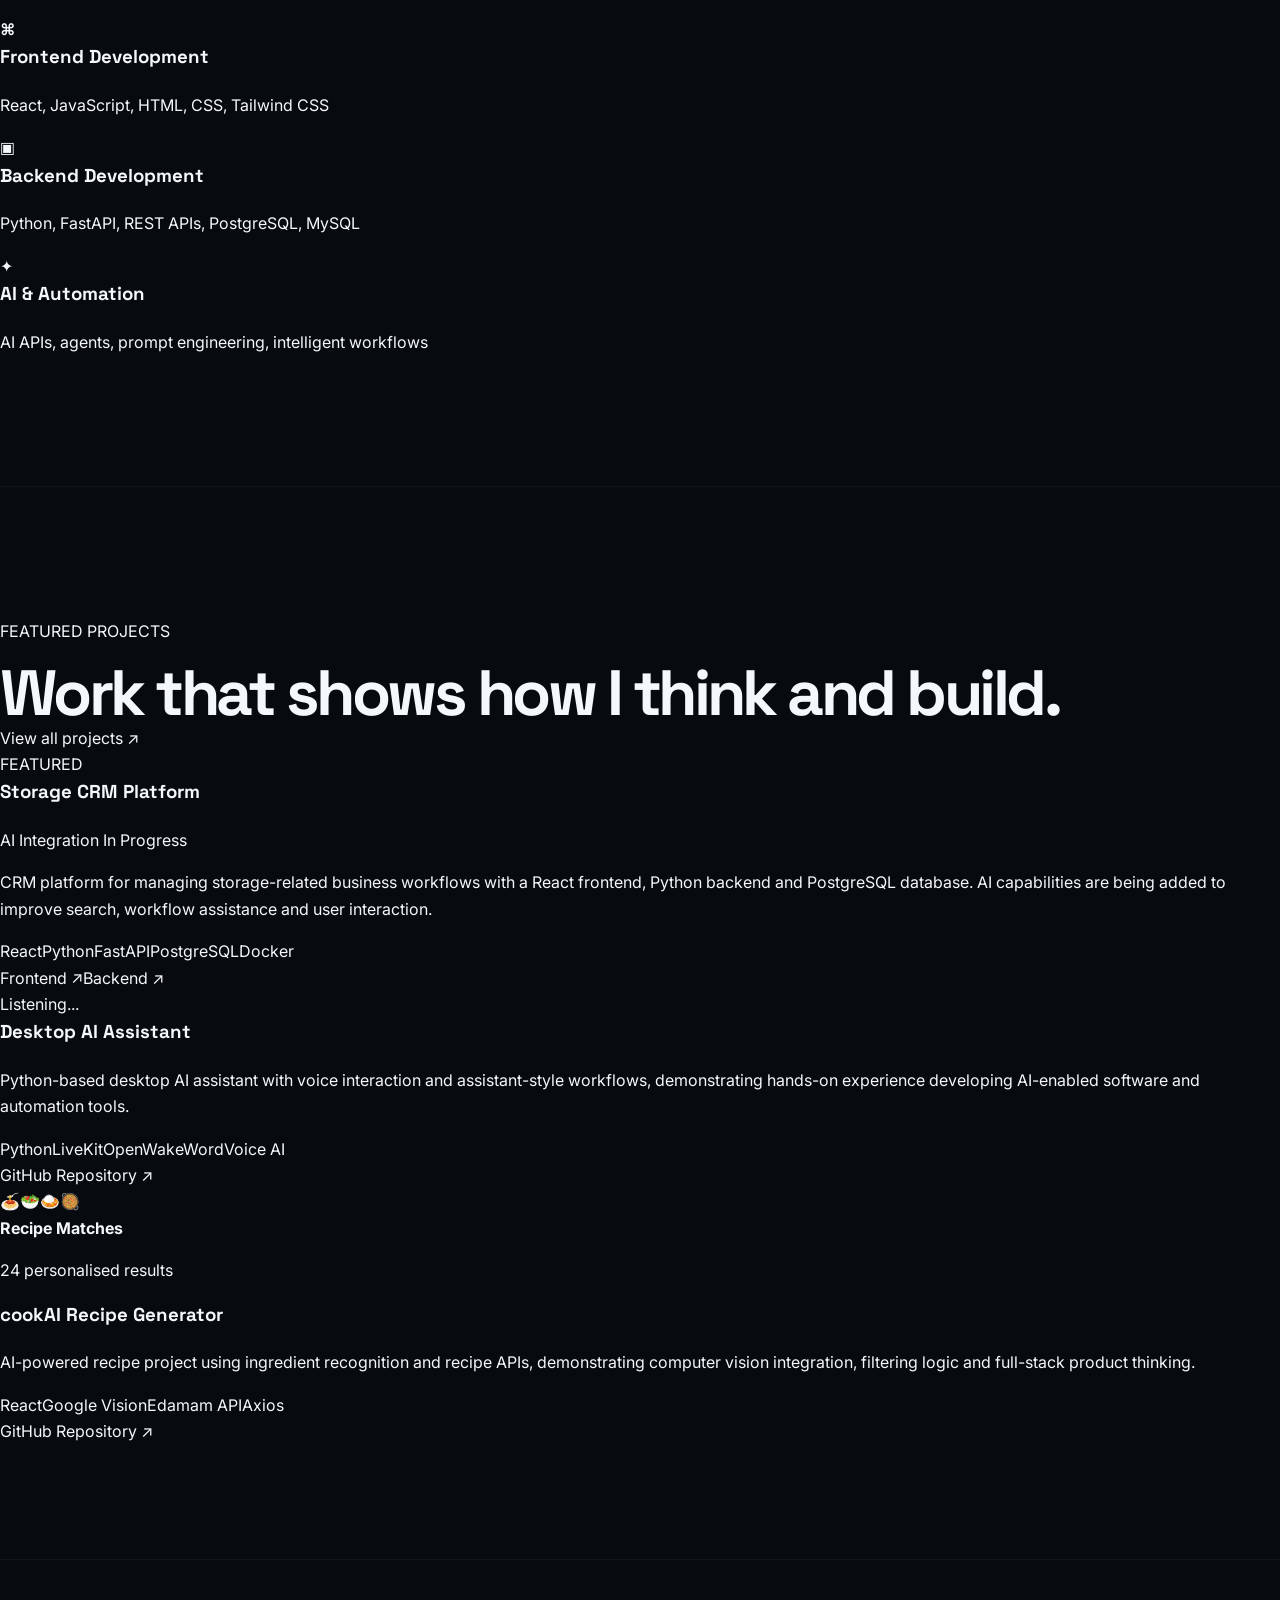
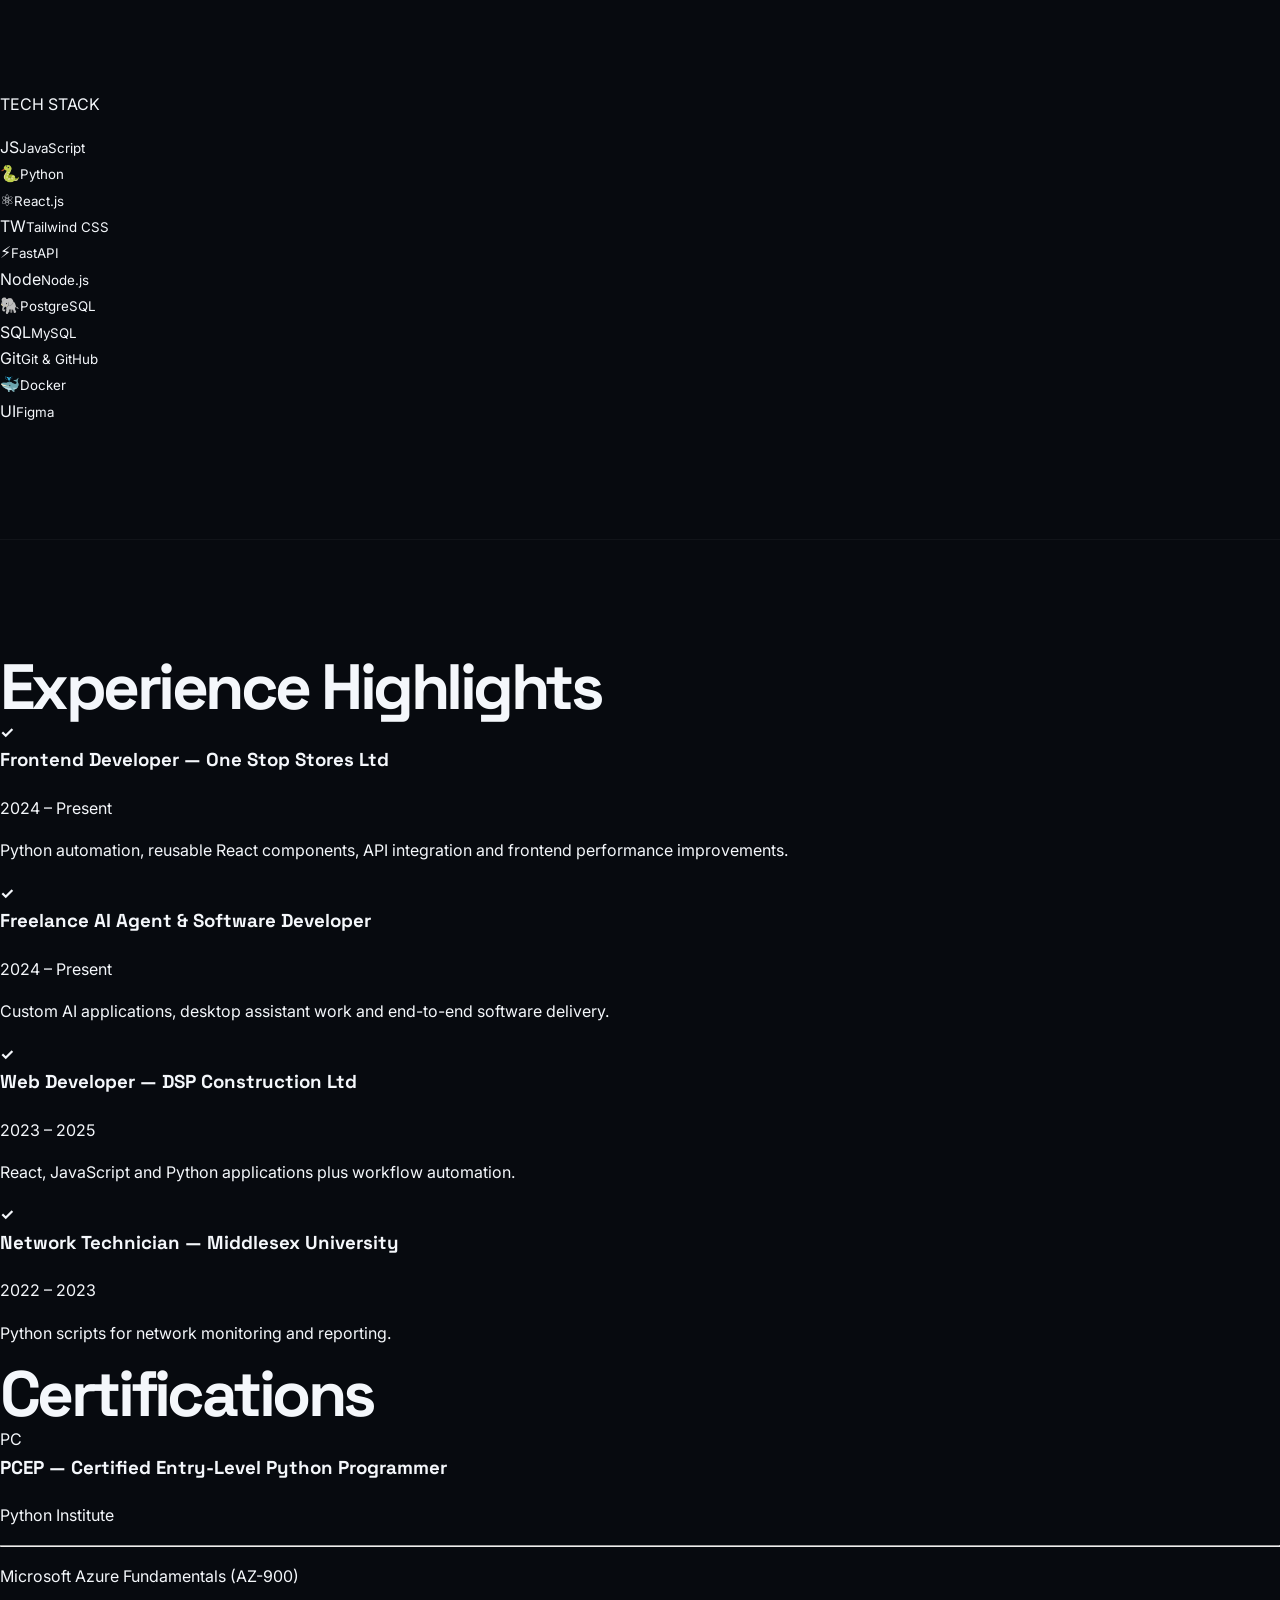
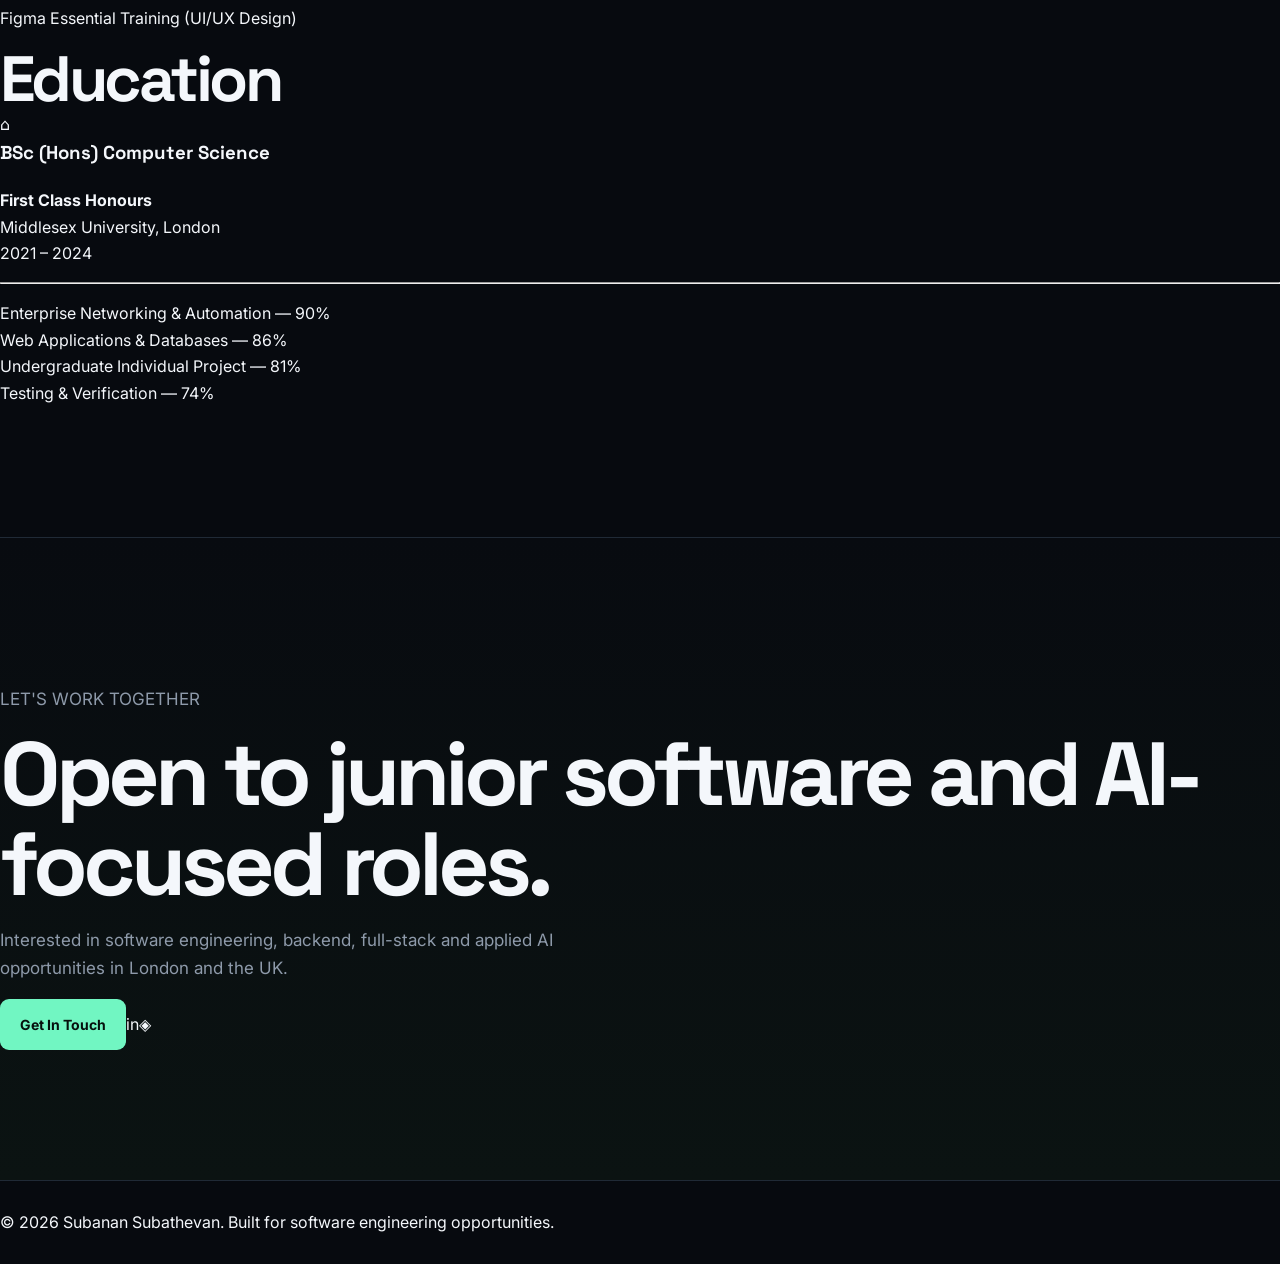
==== commit 99d0e6cf: "Match portfolio to new AI software engineer design" ====
--- a/index.html
+++ b/index.html
@@ -1,13 +1,87 @@
-<!doctype html><html lang="en"><head><meta charset="utf-8"><meta name="viewport" content="width=device-width,initial-scale=1"><meta name="description" content="Subanan Subathevan — London software developer building Python, FastAPI, React and AI systems."><title>Subanan Subathevan | Software Developer & AI Builder</title><link rel="preconnect" href="https://fonts.googleapis.com"><link rel="preconnect" href="https://fonts.gstatic.com" crossorigin><link href="https://fonts.googleapis.com/css2?family=Inter:wght@400;500;600;700;800&family=Space+Grotesk:wght@600;700&display=swap" rel="stylesheet"><link rel="stylesheet" href="styles.css"></head><body><div class="glow g1"></div><div class="glow g2"></div><header><nav class="wrap"><a class="brand" href="#top"><span>S</span> Subanan.</a><button class="menu" aria-label="Open menu">☰</button><div class="navlinks"><a href="#work">Work</a><a href="#about">About</a><a href="#skills">Skills</a><a href="#journey">Journey</a><a href="#contact">Contact</a></div><a class="navcta" href="Subanan_Subathevan_CV.pdf" download>Download CV ↗</a></nav></header><main id="top"><section class="hero wrap"><div><div class="available"><i></i> Open to junior software & AI opportunities</div><p class="kicker">SOFTWARE DEVELOPER · LONDON</p><h1>I build software that turns <em>ideas</em> into useful products.</h1><p class="lead">First Class Computer Science graduate specialising in <b>Python, backend engineering, full-stack development and applied AI</b>. I build real systems—from voice agents and intelligent CRMs to API-powered web products.</p><div class="actions"><a class="primary" href="#work">Explore my work <span>↓</span></a><a class="secondary" href="https://github.com/subanan18" target="_blank" rel="noopener">GitHub ↗</a></div><div class="proof"><div><strong>First Class</strong><span>BSc Computer Science</span></div><div><strong>PCEP</strong><span>Python Certified</span></div><div><strong>AI + Backend</strong><span>Current focus</span></div></div></div><aside class="terminal"><div class="termbar"><span></span><span></span><span></span><small>subanan@portfolio ~</small></div><pre><code><b>$</b> whoami
-<span>Subanan Subathevan</span>
-
-<b>$</b> current_focus
-<span>Python · FastAPI · AI Agents · RAG</span>
-
-<b>$</b> building
-<span>JARVIS AI Assistant
-Depot Storage CRM
-cookAI</span>
-
-<b>$</b> status
-<i>● ready_to_build</i><span class="cursor">_</span></code></pre></aside></section><section id="work" class="section wrap"><div class="heading"><div><p class="kicker">SELECTED WORK</p><h2>Projects built to solve <em>real problems.</em></h2></div><p>My strongest work combines software engineering with practical AI, APIs, databases and thoughtful product design.</p></div><div class="projects"><article class="project featured"><div class="project-copy"><span class="num">01 / AGENTIC AI</span><h3>JARVIS <small>AI Desktop Assistant</small></h3><p>A voice-first Windows assistant exploring wake-word activation, real-time conversational agents, tool calling and desktop automation.</p><div class="tags"><span>Python</span><span>LiveKit</span><span>OpenWakeWord</span><span>Voice AI</span><span>Agents</span></div><div class="links"><a href="https://github.com/subanan18/jarvis-ai-assistant" target="_blank" rel="noopener">View repository ↗</a></div></div><div class="visual jarvis"><div class="orb"><div></div></div><p>HEY JARVIS</p><small>VOICE · REASON · ACT</small></div></article><article class="project"><div class="project-copy"><span class="num">02 / FULL-STACK</span><h3>Depot <small>Storage CRM</small></h3><p>A full-stack CRM and inventory platform for tracking customers, stored items and retrieval workflows, with AI-assisted capabilities in development.</p><div class="tags"><span>FastAPI</span><span>PostgreSQL</span><span>React</span><span>Docker</span></div><div class="links"><a href="https://github.com/subanan18/storage-crm-backend" target="_blank" rel="noopener">Backend ↗</a><a href="https://github.com/subanan18/depot-crm-frontend" target="_blank" rel="noopener">Frontend ↗</a></div></div><div class="visual dashboard"><div class="dashnav"></div><div class="dashgrid"><b></b><b></b><b></b></div><div class="chart"><i></i><i></i><i></i><i></i><i></i><i></i></div></div></article><article class="project"><div class="project-copy"><span class="num">03 / APPLIED AI</span><h3>cookAI <small>Recipe Generator</small></h3><p>My final-year project: ingredient recognition and recipe discovery using computer vision, recipe APIs and dietary filtering.</p><div class="tags"><span>React</span><span>Google Vision</span><span>Edamam</span><span>Axios</span></div><div class="links"><a href="https://github.com/subanan18/cookai-recipe-generator" target="_blank" rel="noopener">View repository ↗</a></div></div><div class="visual cook"><div class="scan">AI SCAN</div><div class="food">🥦 <span>+</span> 🍅 <span>+</span> 🥕</div><div class="recipe">Recipe matches <b>24</b></div></div></article></div></section><section id="about" class="section wrap about"><div><p class="kicker">ABOUT</p><h2>Engineer mindset.<br><em>Product curiosity.</em></h2></div><div class="aboutcopy"><p>I’m a First Class Honours Computer Science graduate from Middlesex University. I enjoy taking a problem from an idea to a working product: designing the interface, modelling the data, building APIs, integrating services, debugging the hard parts and deploying the result.</p><p>My current direction is backend and AI engineering—especially Python, FastAPI, LLM applications, RAG, agents and intelligent automation. I’m looking for a junior or graduate engineering team where I can contribute, learn quickly and ship useful software.</p><a href="Subanan_Subathevan_CV.pdf" download>Read my CV ↗</a></div></section><section id="skills" class="section wrap"><div class="heading"><div><p class="kicker">TOOLKIT</p><h2>What I build <em>with.</em></h2></div></div><div class="skillgrid"><div><span>01</span><h3>Languages</h3><p>Python · JavaScript · Java · SQL · HTML · CSS</p></div><div><span>02</span><h3>Backend</h3><p>FastAPI · Node.js · Express · REST APIs · SQLAlchemy</p></div><div><span>03</span><h3>Frontend</h3><p>React · Vite · Responsive UI · API Integration</p></div><div><span>04</span><h3>Data</h3><p>PostgreSQL · MongoDB · Firebase · Alembic</p></div><div><span>05</span><h3>AI</h3><p>AI Agents · RAG · LLMs · Voice AI · Tool Calling</p></div><div><span>06</span><h3>Engineering</h3><p>Git · GitHub · Docker · AWS · Testing · Debugging</p></div></div></section><section id="journey" class="section wrap journey"><div><p class="kicker">JOURNEY</p><h2>Learning by <em>building.</em></h2></div><div class="timeline"><article><time>NOW · 2026</time><h3>Freelance Software Developer</h3><p>Building practical client and personal software projects while deepening backend and applied-AI engineering skills.</p></article><article><time>2026</time><h3>PCEP — Python Certified</h3><p>Certified Entry-Level Python Programmer; continuing toward associate-level Python knowledge.</p></article><article><time>2021 — 2024</time><h3>BSc Computer Science · First Class Honours</h3><p>Middlesex University London. Studied software engineering, AI, web development, networking, security, testing and business intelligence.</p></article></div></section><section class="section wrap more"><p class="kicker">MORE EXPERIMENTS</p><div class="moregrid"><a href="https://github.com/subanan18/fifa-2026-live-scores" target="_blank"><span>⚽</span><div><h3>FIFA 2026 Live Scores</h3><p>Football data experience</p></div><b>↗</b></a><a href="https://github.com/subanan18/BTS-" target="_blank"><span>🌍</span><div><h3>BTS Tour Project</h3><p>Interactive tour experience</p></div><b>↗</b></a><a href="https://github.com/subanan18" target="_blank"><span>⚡</span><div><h3>GitHub Labs</h3><p>More code & experiments</p></div><b>↗</b></a></div></section><section id="contact" class="contact"><div class="wrap"><p class="kicker">LET'S BUILD</p><h2>Have an opportunity<br>or an idea? <em>Say hello.</em></h2><p>I’m open to junior software developer, graduate software engineer and AI-focused roles in London and the UK.</p><div class="actions"><a class="primary" href="mailto:sksuban1823@gmail.com">Email me ↗</a><a class="secondary" href="https://linkedin.com/in/subanan-subathevan-908" target="_blank" rel="noopener">LinkedIn ↗</a></div></div></section></main><footer><div class="wrap"><a class="brand" href="#top"><span>S</span> Subanan.</a><p>Designed & built by Subanan Subathevan · <span id="year"></span></p><a href="#top">Back to top ↑</a></div></footer><script src="script.js"></script></body></html>+<!doctype html>
+<html lang="en">
+<head>
+  <meta charset="utf-8">
+  <meta name="viewport" content="width=device-width,initial-scale=1">
+  <meta name="description" content="Subanan Subathevan — Software Engineer in London building scalable web applications, Python backends and AI-focused software.">
+  <title>Subanan Subathevan | Software Engineer</title>
+  <link rel="preconnect" href="https://fonts.googleapis.com">
+  <link rel="preconnect" href="https://fonts.gstatic.com" crossorigin>
+  <link href="https://fonts.googleapis.com/css2?family=Inter:wght@400;500;600;700;800&family=Space+Grotesk:wght@600;700&display=swap" rel="stylesheet">
+  <link rel="stylesheet" href="styles.css">
+</head>
+<body>
+<header class="site-header">
+  <nav class="container nav">
+    <a class="brand" href="#home"><span class="brand-mark">S</span><strong>Subanan Subathevan</strong></a>
+    <button class="menu" aria-label="Toggle navigation">☰</button>
+    <div class="nav-links">
+      <a class="active" href="#home">Home</a><a href="#about">About</a><a href="#projects">Projects</a><a href="#skills">Skills</a><a href="#experience">Experience</a><a href="#education">Education</a><a href="#contact">Contact</a>
+    </div>
+  </nav>
+</header>
+<main>
+<section id="home" class="hero container">
+  <div class="hero-copy">
+    <div class="role-pill">SOFTWARE ENGINEER</div>
+    <h1>I build scalable web apps and <span>AI-powered solutions.</span></h1>
+    <p>Software Engineer with hands-on experience building scalable web applications, Python backends and AI-focused software using React, modern JavaScript and Python across professional and freelance work.</p>
+    <div class="hero-actions"><a class="btn primary" href="#projects">View My Work <b>›</b></a><a class="btn ghost" href="Subanan_Subathevan_CV.pdf" download>Download CV ↓</a></div>
+    <div class="mini-stack"><span>⚛ React</span><span>🐍 Python</span><span>⚡ FastAPI</span><span>🐘 PostgreSQL</span><span>◈ GitHub</span></div>
+  </div>
+  <div class="hero-visual">
+    <div class="status-card left"><small>JARVIS</small><p>Hello Subanan,<br>How can I assist you today?</p><div class="wave"><i></i><i></i><i></i><i></i><i></i><i></i><i></i><i></i></div></div>
+    <div class="robot"><div class="antenna"></div><div class="head"><div class="face"><i></i><i></i></div></div><div class="body"><span>S</span></div><div class="laptop"><b>S</b></div></div>
+    <div class="status-card right"><small>SYSTEM STATUS</small><p><b>AI Systems Operational</b></p><em>✓</em></div>
+    <div class="task-card"><small>TASKS</small><p>• Code<br>• Automate<br>• Assist<br>• Build</p></div>
+    <div class="ring r1"></div><div class="ring r2"></div>
+  </div>
+</section>
+<section class="stats container">
+  <div><b>3+</b><span>Years Experience</span></div><div><b>10+</b><span>Projects Built</span></div><div><b>AI</b><span>Agentic Focus</span></div><div><b>1st Class</b><span>BSc Computer Science</span></div><div><b>PCEP</b><span>Python Certified</span></div>
+</section>
+<section id="about" class="section container panel about-panel">
+  <div class="profile-block">
+    <div class="avatar-fallback">SS</div>
+    <p>📍 London, United Kingdom</p><p>✉ sksuban1823@gmail.com</p><p>◈ github.com/subanan18</p>
+  </div>
+  <div class="about-content">
+    <p class="eyebrow">ABOUT <span>ME</span></p>
+    <h2>Building practical, scalable and intelligent software.</h2>
+    <p>I build web applications, Python backends and AI-focused software across professional and freelance work. I enjoy taking a product from requirements and system design through implementation, testing and deployment.</p>
+    <p>My current focus is production-ready AI systems, agentic workflows, clean API design, database-backed applications and polished user experiences.</p>
+    <div class="about-cards"><article><b>⌘</b><h3>Frontend Development</h3><p>React, JavaScript, HTML, CSS, Tailwind CSS</p></article><article><b>▣</b><h3>Backend Development</h3><p>Python, FastAPI, REST APIs, PostgreSQL, MySQL</p></article><article><b>✦</b><h3>AI & Automation</h3><p>AI APIs, agents, prompt engineering, intelligent workflows</p></article></div>
+  </div>
+</section>
+<section id="projects" class="section container">
+  <div class="section-title"><div><p class="eyebrow">FEATURED <span>PROJECTS</span></p><h2>Work that shows how I think and build.</h2></div><a href="https://github.com/subanan18" target="_blank" rel="noopener">View all projects ↗</a></div>
+  <div class="project-grid">
+    <article class="project-card featured-card">
+      <div class="project-art crm-art"><div class="crm-sidebar"></div><div class="crm-top"></div><div class="crm-metrics"><i></i><i></i><i></i><i></i></div><div class="crm-chart"><b></b><b></b><b></b><b></b><b></b></div></div>
+      <div class="project-body"><div class="project-label">FEATURED</div><h3>Storage CRM Platform</h3><span class="status">AI Integration In Progress</span><p>CRM platform for managing storage-related business workflows with a React frontend, Python backend and PostgreSQL database. AI capabilities are being added to improve search, workflow assistance and user interaction.</p><div class="chips"><span>React</span><span>Python</span><span>FastAPI</span><span>PostgreSQL</span><span>Docker</span></div><div class="project-links"><a href="https://github.com/subanan18/depot-crm-frontend" target="_blank">Frontend ↗</a><a href="https://github.com/subanan18/storage-crm-backend" target="_blank">Backend ↗</a></div></div>
+    </article>
+    <article class="project-card">
+      <div class="project-art jarvis-art"><div class="jarvis-core"><i></i><i></i></div><div class="soundline"></div><div class="listening">Listening...</div></div>
+      <div class="project-body"><h3>Desktop AI Assistant</h3><p>Python-based desktop AI assistant with voice interaction and assistant-style workflows, demonstrating hands-on experience developing AI-enabled software and automation tools.</p><div class="chips"><span>Python</span><span>LiveKit</span><span>OpenWakeWord</span><span>Voice AI</span></div><div class="project-links"><a href="https://github.com/subanan18/jarvis-ai-assistant" target="_blank">GitHub Repository ↗</a></div></div>
+    </article>
+    <article class="project-card">
+      <div class="project-art cook-art"><div class="phone"><div class="food-grid"><span>🍝</span><span>🥗</span><span>🍛</span><span>🥘</span></div></div><div class="recipe-pane"><b>Recipe Matches</b><p>24 personalised results</p></div></div>
+      <div class="project-body"><h3>cookAI Recipe Generator</h3><p>AI-powered recipe project using ingredient recognition and recipe APIs, demonstrating computer vision integration, filtering logic and full-stack product thinking.</p><div class="chips"><span>React</span><span>Google Vision</span><span>Edamam API</span><span>Axios</span></div><div class="project-links"><a href="https://github.com/subanan18/cookai-recipe-generator" target="_blank">GitHub Repository ↗</a></div></div>
+    </article>
+  </div>
+</section>
+<section id="skills" class="section container panel">
+  <p class="eyebrow">TECH <span>STACK</span></p>
+  <div class="tech-grid"><div>JS<small>JavaScript</small></div><div>🐍<small>Python</small></div><div>⚛<small>React.js</small></div><div>TW<small>Tailwind CSS</small></div><div>⚡<small>FastAPI</small></div><div>Node<small>Node.js</small></div><div>🐘<small>PostgreSQL</small></div><div>SQL<small>MySQL</small></div><div>Git<small>Git & GitHub</small></div><div>🐳<small>Docker</small></div><div>UI<small>Figma</small></div></div>
+</section>
+<section id="experience" class="section container lower-grid">
+  <div class="panel experience-panel"><h2>Experience Highlights</h2><div class="exp-item"><b>✓</b><div><h3>Frontend Developer — One Stop Stores Ltd</h3><span>2024 – Present</span><p>Python automation, reusable React components, API integration and frontend performance improvements.</p></div></div><div class="exp-item"><b>✓</b><div><h3>Freelance AI Agent & Software Developer</h3><span>2024 – Present</span><p>Custom AI applications, desktop assistant work and end-to-end software delivery.</p></div></div><div class="exp-item"><b>✓</b><div><h3>Web Developer — DSP Construction Ltd</h3><span>2023 – 2025</span><p>React, JavaScript and Python applications plus workflow automation.</p></div></div><div class="exp-item"><b>✓</b><div><h3>Network Technician — Middlesex University</h3><span>2022 – 2023</span><p>Python scripts for network monitoring and reporting.</p></div></div></div>
+  <div class="panel cert-panel"><h2>Certifications</h2><div class="cert-badge">PC</div><h3>PCEP — Certified Entry-Level Python Programmer</h3><p>Python Institute</p><hr><p>Microsoft Azure Fundamentals (AZ-900)</p><p>Figma Essential Training (UI/UX Design)</p></div>
+  <div id="education" class="panel edu-panel"><h2>Education</h2><div class="cap">⌂</div><h3>BSc (Hons) Computer Science</h3><p><b>First Class Honours</b><br>Middlesex University, London<br>2021 – 2024</p><hr><p>Enterprise Networking & Automation — 90%<br>Web Applications & Databases — 86%<br>Undergraduate Individual Project — 81%<br>Testing & Verification — 74%</p></div>
+</section>
+<section id="contact" class="contact container panel"><div><p class="eyebrow">LET'S WORK <span>TOGETHER</span></p><h2>Open to junior software and AI-focused roles.</h2><p>Interested in software engineering, backend, full-stack and applied AI opportunities in London and the UK.</p></div><div class="contact-actions"><a class="btn primary" href="mailto:sksuban1823@gmail.com">Get In Touch</a><a class="icon-btn" href="https://linkedin.com/in/subanan-subathevan-9087321bb" target="_blank">in</a><a class="icon-btn" href="https://github.com/subanan18" target="_blank">◈</a></div></section>
+</main>
+<footer><div class="container">© <span id="year"></span> Subanan Subathevan. Built for software engineering opportunities.</div></footer>
+<script src="script.js"></script>
+</body>
+</html>
